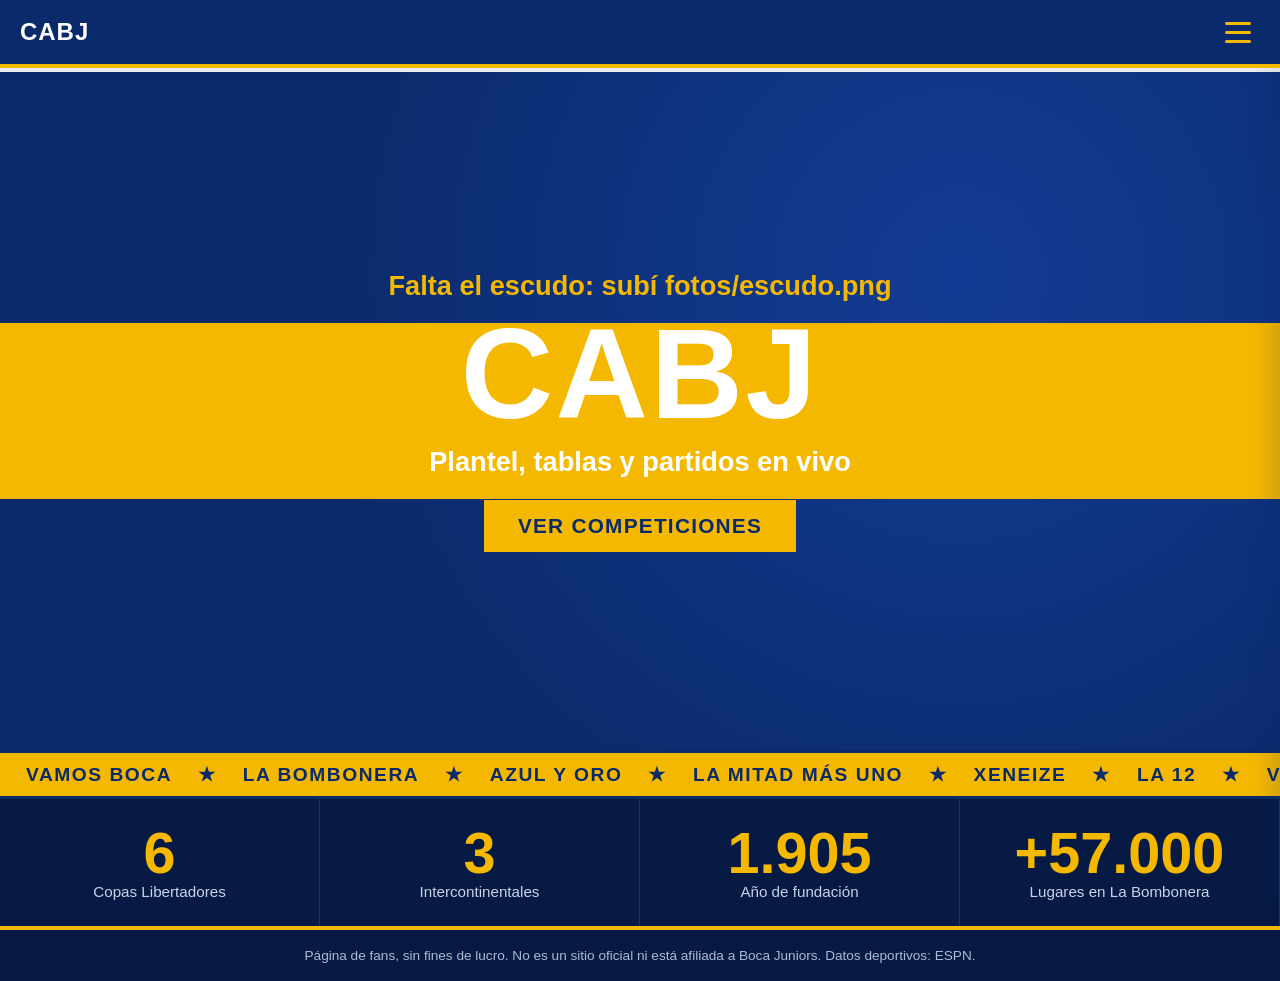
==== index.html @ 1316e9a3 "Add files via upload" ====
<!doctype html>
<html lang="es">
<head>
<meta charset="utf-8">
<meta name="viewport" content="width=device-width, initial-scale=1">
<title>CABJ · Plantel, tablas y partidos</title>
<style>

:root{--azul:#0b2a6b;--azul2:#123c94;--azulosc:#071a44;--oro:#f5b800;--gris:#e9ebef;--grisosc:#5b6270;--blanco:#fff;--fuente:"Arial Narrow","Franklin Gothic Medium",Impact,Arial,sans-serif}
*{box-sizing:border-box;margin:0}
html{scroll-behavior:smooth}
body{font-family:Arial,sans-serif;background:var(--gris);color:var(--azul);min-height:100vh;overflow-x:hidden}
header{position:fixed;inset:0 0 auto 0;height:68px;background:var(--azul);display:flex;align-items:center;padding:0 20px;gap:14px;z-index:20;border-bottom:4px solid var(--oro)}
header h1{font:800 1.5rem var(--fuente);color:var(--blanco);letter-spacing:.04em}
header .escudo{width:44px;height:44px}
#burger{width:44px;height:44px;border:0;background:transparent;cursor:pointer;display:grid;place-content:center;gap:6px;margin-left:auto}
#burger span{display:block;width:26px;height:3px;background:var(--oro);border-radius:2px;transition:.3s}
#burger.open span:nth-child(1){transform:translateY(9px) rotate(45deg)}
#burger.open span:nth-child(2){opacity:0}
#burger.open span:nth-child(3){transform:translateY(-9px) rotate(-45deg)}
:focus-visible{outline:3px solid var(--oro);outline-offset:2px}
nav{position:fixed;top:72px;right:0;width:280px;height:calc(100% - 72px);background:var(--blanco);transform:translateX(100%);transition:transform .35s cubic-bezier(.2,.8,.2,1);z-index:15;padding:24px 0;box-shadow:-6px 0 24px rgba(11,42,107,.2)}
nav.open{transform:none}
nav a{display:block;padding:16px 28px;font:800 1.6rem var(--fuente);color:var(--azul);text-decoration:none;border-left:6px solid transparent;transition:.2s}
nav a:hover,nav a.active{background:var(--gris);border-left-color:var(--oro)}
main{padding-top:72px}
section{display:none;min-height:calc(100vh - 72px)}
section.active{display:block}
[hidden]{display:none!important}
img.escudo,img.emb{display:block;object-fit:contain}
img.emb{margin-left:auto;margin-right:auto}

/* INICIO */
.hero{position:relative;background:var(--azul);overflow:hidden;min-height:calc(100vh - 72px - 150px);display:grid;place-items:center;padding:40px 20px}
.hero::before{content:"";position:absolute;inset:0;background:radial-gradient(circle at 75% 30%,var(--azul2),transparent 60%)}
.banda{position:absolute;left:0;width:100%;height:26%;top:37%;background:var(--oro);transform:translateX(-101%);animation:barrido 1.1s .2s cubic-bezier(.7,0,.2,1) forwards}
.titulo{position:relative;text-align:center}
.emb{width:clamp(110px,22vw,180px);height:clamp(110px,22vw,180px);margin:0 auto 14px;opacity:0;animation:giro 1s .9s cubic-bezier(.2,.9,.3,1.2) forwards;filter:drop-shadow(0 8px 18px rgba(0,0,0,.35))}
.titulo h2{font:800 clamp(3rem,12vw,8rem)/.9 var(--fuente);color:var(--blanco);letter-spacing:.02em;opacity:0;animation:aparece .8s 1.2s forwards}
.titulo h2 em{font-style:normal;color:var(--oro)}
.titulo p{font:600 clamp(1.1rem,3vw,1.7rem) var(--fuente);color:var(--blanco);margin-top:14px;opacity:0;animation:aparece .8s 1.5s forwards}
.cta{display:inline-block;margin-top:22px;padding:14px 34px;background:var(--oro);color:var(--azul);font:800 1.3rem var(--fuente);letter-spacing:.06em;border:0;cursor:pointer;opacity:0;animation:aparece .8s 1.8s forwards;transition:transform .15s,background .2s}
.cta:hover{background:var(--blanco)}
.cta:active{transform:scale(.97)}
@keyframes barrido{to{transform:none}}
@keyframes aparece{from{opacity:0;transform:translateY(18px)}to{opacity:1;transform:none}}
@keyframes giro{from{opacity:0;transform:rotate(-120deg) scale(.3)}to{opacity:1;transform:none}}
.cinta{background:var(--oro);color:var(--azul);overflow:hidden;white-space:nowrap;border-block:3px solid var(--azul)}
.cinta div{display:inline-block;padding:10px 0;font:800 1.2rem var(--fuente);letter-spacing:.08em;animation:cinta 28s linear infinite}
.cinta span{margin:0 26px}
@keyframes cinta{to{transform:translateX(-50%)}}
.stats{display:grid;grid-template-columns:repeat(auto-fit,minmax(150px,1fr));background:var(--azulosc);color:var(--blanco)}
.stats div{padding:26px 16px;text-align:center;border-right:1px solid rgba(255,255,255,.12);display:flex;flex-direction:column;justify-content:flex-end;align-items:center}
.stats img{height:96px;max-width:100%;object-fit:contain;margin-bottom:12px}
.stats img.pop{animation:aparece .8s both}
.stats b{display:block;font:800 clamp(2.4rem,6vw,3.6rem)/1 var(--fuente);color:var(--oro)}
.stats small{font-size:.95rem;color:#c9d2ea}

/* BLOQUES */
.bloque{padding:40px 20px 60px;max-width:1100px;margin:0 auto}
.bloque h2{font:800 clamp(2rem,6vw,3rem) var(--fuente);border-left:8px solid var(--oro);padding-left:14px;margin-bottom:6px}
.bloque>p{color:var(--grisosc);margin:0 0 24px 22px;max-width:62ch}
.grilla{display:grid;grid-template-columns:repeat(auto-fill,minmax(210px,1fr));gap:18px}
.card{background:var(--blanco);border-bottom:6px solid var(--oro);overflow:hidden;transition:transform .25s,box-shadow .25s}
.card:hover{transform:translateY(-4px);box-shadow:0 14px 30px rgba(11,42,107,.22)}
.foto{position:relative;height:190px;background:linear-gradient(160deg,var(--azul),var(--azul2));display:grid;place-items:center;overflow:hidden}
.foto::after{content:"";position:absolute;left:0;right:0;bottom:30%;height:14%;background:var(--oro);opacity:.9}
.foto i{position:relative;z-index:1;font:800 3.6rem var(--fuente);color:var(--blanco);font-style:normal;text-shadow:0 2px 0 var(--azulosc)}
.foto img{position:absolute;inset:0;width:100%;height:100%;object-fit:cover;z-index:2}
.card div.t{padding:14px 16px 18px}
.card h3{font:800 1.4rem var(--fuente)}
.card .pos{color:var(--grisosc);font-size:.9rem;margin-top:4px}
.card p{font-size:.92rem;color:var(--grisosc);margin-top:8px;line-height:1.4}
.aviso{margin-top:22px;font-size:.85rem;color:var(--grisosc)}


/* COMPETICIONES */
.tabs{display:flex;gap:6px;flex-wrap:wrap;margin-bottom:18px}
.tabs button{display:flex;align-items:center;gap:8px;padding:8px 14px;border:2px solid var(--azul);background:var(--blanco);color:var(--azul);font:800 1.05rem var(--fuente);letter-spacing:.04em;cursor:pointer;transition:.2s}
.tabs button.sel{background:var(--azul);color:var(--oro)}
.tabs img{height:24px;width:auto;max-width:34px;object-fit:contain}
.cab{display:flex;align-items:center;gap:14px;margin-bottom:14px}
.cab img{height:56px;width:auto;max-width:90px;object-fit:contain}
.cab h2{border:0;padding:0;margin:0;font:800 clamp(1.8rem,5vw,2.6rem) var(--fuente)}
.cab span{color:var(--grisosc);font-weight:bold}
.panel h3{font:800 1.5rem var(--fuente);margin:26px 0 10px}
.grupo{background:var(--azul);color:var(--blanco);font:800 1.15rem var(--fuente);padding:10px 14px;letter-spacing:.04em;margin-top:6px}
.envolver{overflow-x:auto;background:var(--blanco);border-top:4px solid var(--oro)}
.envolver.sin{border-top:0}
table{border-collapse:collapse;width:100%;min-width:540px;font-size:.88rem}
th,td{padding:7px 6px;text-align:center;border-bottom:1px solid var(--gris);white-space:nowrap}
th{background:var(--azulosc);color:var(--blanco);font:800 .92rem var(--fuente);letter-spacing:.04em}
td.eq,th.eq{text-align:left}
td.eq .eqw{display:flex;align-items:center;gap:8px}
td.eq .esc{width:22px;height:22px}
tr.boca td{background:#fff3c4;font-weight:bold}
td.pts{font-weight:bold}
td.pos{width:38px;font-weight:bold;color:var(--blanco);background:transparent;color:var(--azul)}
td.pos.z0{background:var(--azul2);color:var(--blanco)}
td.pos.z1{background:var(--oro);color:var(--azul)}
td.pos.z2{background:var(--grisosc);color:var(--blanco)}
.forma{display:inline-flex;gap:3px}
.forma i{display:inline-block;width:20px;height:20px;line-height:20px;text-align:center;font:800 .78rem var(--fuente);font-style:normal;border-radius:3px;color:var(--blanco)}
.forma i.V,.res.V{background:var(--azul)}
.forma i.E,.res.E{background:var(--grisosc)}
.forma i.D,.res.D{background:var(--oro);color:var(--azul)}
.leyenda{display:flex;gap:16px;flex-wrap:wrap;font-size:.85rem;color:var(--grisosc);margin-top:8px}
.leyenda b{display:inline-block;width:12px;height:12px;border-radius:50%;margin-right:6px;vertical-align:-1px}
.esc{width:20px;height:20px;object-fit:contain;flex:none}
.lista{display:grid;gap:2px}
.partido{display:grid;grid-template-columns:78px 1fr 74px 1fr;gap:8px;align-items:center;background:var(--blanco);padding:10px 12px;border-left:6px solid var(--gris)}
.partido.vivo{border-left-color:#d6001c}
.partido .e{font-size:.8rem;font-weight:bold;color:var(--grisosc);line-height:1.25}
.partido .l,.partido .v{display:flex;align-items:center;gap:8px;font-weight:bold;min-width:0}
.partido .l{justify-content:flex-end;text-align:right}
.partido .n{overflow:hidden;text-overflow:ellipsis;white-space:nowrap}
.marc{font:800 1.35rem var(--fuente);text-align:center;white-space:nowrap}
.dia{font-size:.82rem;color:var(--grisosc);text-align:center;padding:6px;background:var(--gris);font-weight:bold}
.res{display:inline-block;width:18px;height:18px;line-height:18px;text-align:center;font:800 .75rem var(--fuente);color:var(--blanco);margin-right:4px;border-radius:3px}
.vivo-t{color:#d6001c;font-weight:bold;animation:late 1s infinite}
@keyframes late{50%{opacity:.35}}
/* cuadro de eliminación */
.cuadro{display:flex;gap:0;overflow-x:auto;background:var(--azulosc);padding:0 0 14px;border-top:4px solid var(--oro)}
.fase{min-width:236px;flex:none;padding:0 10px;display:flex;flex-direction:column;justify-content:space-around;gap:10px}
.fase:nth-child(even){background:rgba(255,255,255,.04)}
.fase h4{font:800 1rem var(--fuente);color:var(--blanco);text-align:center;padding:14px 0 8px;letter-spacing:.05em;position:sticky;top:0}
.llave{background:var(--azul);border-radius:4px;overflow:hidden}
.llave.vivo{outline:2px solid #d6001c}
.lf{display:flex;align-items:center;gap:8px;padding:8px 10px;color:#c9d2ea;border-left:5px solid transparent}
.lf .n{flex:1;overflow:hidden;text-overflow:ellipsis;white-space:nowrap}
.lf b{min-width:18px;text-align:right}
.lf.gan{background:var(--azul2);color:var(--oro);font-weight:bold}
.lf.boca{border-left-color:var(--oro)}
.llave small{display:block;padding:0 10px 8px;color:#9fb0d8;font-size:.75rem}
.nota{color:var(--grisosc);font-size:.9rem;margin:8px 0;line-height:1.4}
.tec{font-size:.78rem;color:var(--grisosc);margin-top:6px}
.act{margin-top:16px;font-size:.85rem;color:var(--grisosc)}
.act button{margin-left:8px;border:2px solid var(--azul);background:var(--blanco);color:var(--azul);font:800 .9rem var(--fuente);padding:4px 10px;cursor:pointer}
.sub{font:800 1.5rem var(--fuente);margin:28px 0 12px;color:var(--azul)}
details.zona{margin-top:14px}details.zona summary{cursor:pointer;font-weight:bold;padding:8px 0}
footer{background:var(--azulosc);color:#aeb9d6;text-align:center;padding:18px;font-size:.85rem;border-top:4px solid var(--oro)}
@media (max-width:520px){.partido{grid-template-columns:62px 1fr 58px 1fr;gap:6px;padding:10px 8px}.marc{font-size:1.15rem}}
@media (prefers-reduced-motion:reduce){*{animation-duration:.01s!important;animation-delay:0s!important;transition-duration:.01s!important}.cinta div{animation:none}}
</style>
</head>
<body>

<header>
  <img id="logoH" class="escudo" alt="Escudo" hidden>
  <h1>CABJ</h1>
  <button id="burger" aria-label="Abrir menú" aria-expanded="false"><span></span><span></span><span></span></button>
</header>

<nav id="menu">
  <a href="#" data-sec="inicio" class="active">Inicio</a>
  <a href="#" data-sec="plantel">Plantel</a>
  <a href="#" data-sec="comp">Competiciones</a>
  <a href="#" data-sec="idolos">Ídolos</a>
</nav>

<main>
  <section id="inicio" class="active">
    <div class="hero">
      <div class="banda"></div>
      <div class="titulo">
        <img id="logoHero" class="emb" alt="Escudo" hidden>
        <p id="faltaLogo" hidden style="color:var(--oro);margin:0 0 14px">Falta el escudo: subí fotos/escudo.png</p>
        <h2>CABJ</h2>
        <p>Plantel, tablas y partidos en vivo</p>
        <button class="cta" data-ir="comp">VER COMPETICIONES</button>
      </div>
    </div>
    <div class="cinta"><div id="cinta"></div></div>
    <div class="stats">
      <div><img data-stat="libertadores" alt="Copas Libertadores" hidden><b data-n="6">0</b><small>Copas Libertadores</small></div>
      <div><img data-stat="intercontinental" alt="Intercontinentales" hidden><b data-n="3">0</b><small>Intercontinentales</small></div>
      <div><img data-stat="idolos" alt="Ídolos" hidden><b data-n="1905">0</b><small>Año de fundación</small></div>
      <div><img data-stat="bombonera" alt="La Bombonera" hidden><b data-n="57000" data-mas="1">0</b><small>Lugares en La Bombonera</small></div>
    </div>
  </section>

  <section id="plantel">
    <div class="bloque">
      <h2>Plantel</h2>
      <p>Plantel profesional al 26 de octubre de 2026.</p>
      <div id="g-plantel"></div>
    </div>
  </section>

  <section id="comp">
    <div class="bloque">
      <h2>Competiciones</h2>
      <p>Posiciones y partidos de Boca, actualizados solos cada minuto.</p>
      <div class="tabs" id="tabs" role="tablist"></div>
      <div class="panel" id="panel"></div>
      <div class="act"><span id="actualizado"></span><button id="reint">Actualizar ahora</button></div>
    </div>
  </section>

  <section id="idolos">
    <div class="bloque">
      <h2>Ídolos</h2>
      <p>Los nombres que hicieron grande a la azul y oro.</p>
      <div class="grilla" id="g-idolos"></div>
    </div>
  </section>
</main>

<footer>Página de fans, sin fines de lucro. No es un sitio oficial ni está afiliada a Boca Juniors. Datos deportivos: ESPN.</footer>

<script>
const $ = id => document.getElementById(id);

/* ================= DATOS EDITABLES ================= */
const PLANTEL = [  // [nombre, puesto, dorsal]
  ['Álvaro Montero','Arquero',1],['Leandro Brey','Arquero',12],['Javier García','Arquero',30],
  ['Lautaro Di Lollo','Defensor',2],['Lautaro Blanco','Defensor',3],['Nicolás Figal','Defensor',4],['Marco Pellegrino','Defensor',26],
  ['Dylan Gorosito','Defensor',24],['Ayrton Costa','Defensor',32],['Facundo Herrera','Defensor',42],['Matías Satas','Defensor',46],
  ['Leandro Paredes','Mediocampista',5],['Rodrigo Battaglia','Mediocampista',6],['Tomás Belmonte','Mediocampista',8],['Tomás Aranda','Mediocampista',10],
  ['Williams Alarcón','Mediocampista',15],['Milton Delgado','Mediocampista',18],['Alan Velasco','Mediocampista',20],['Camilo Rey Domenech','Mediocampista',23],
  ['Santiago Ascacíbar','Mediocampista',25],['Malcom Braida','Mediocampista',27],
  ['Carlos Palacios','Delantero',7],['Milton Giménez','Delantero',9],['Ángel Romero','Delantero',11],['Enner Valencia','Delantero',13],
  ['Miguel Merentiel','Delantero',16],['Leandro Lozano','Delantero',17],['Leonel Flores','Delantero',19],['Sebastián Villa','Delantero',22],
  ['Adam Bareiro','Delantero',28],['Rodrigo Bacidalupe','Delantero',44]
];
const IDOLOS = [
  ['Juan Román Riquelme','El 10 de la Ribera. Campeón de la Libertadores 2000, 2001 y 2007.'],
  ['Martín Palermo','Máximo goleador histórico del club y campeón de tres Libertadores.'],
  ['Diego Maradona','Campeón con Boca en 1981. Volvió en 1995 y jugó hasta 1997.'],
  ['Carlos Tévez','Campeón de la Libertadores y la Intercontinental en 2003.']
];
const CINTA = ['VAMOS BOCA','LA BOMBONERA','AZUL Y ORO','LA MITAD MÁS UNO','XENEIZE','LA 12'];

/* Competiciones: "slug" es el código de ESPN. Podés agregar o quitar. */
const BOCA_ID = '5';
const COMPS = [
  {k:'lpf',  n:'Liga Profesional', slug:'arg.1',                 logo:'lpf-logo',            dias:100,
   zonas:[{hasta:8, t:'Octavos de Final'}]},
  {k:'arg',  n:'Copa Argentina',   slug:'arg.copa',              logo:'copa-argentina-logo', dias:210, eliminacion:true},
  {k:'lib',  n:'Libertadores',     slug:'conmebol.libertadores', logo:'libertadores-logo',   dias:210,
   zonas:[{hasta:2, t:'Octavos de Final'}, {hasta:3, t:'Pasa a la Sudamericana'}]},
  {k:'sud',  n:'Sudamericana',     slug:'conmebol.sudamericana', logo:'sudamericana-logo',   dias:210,
   zonas:[{hasta:1, t:'Octavos de Final'}, {hasta:2, t:'Play-offs de Octavos'}]},
  {k:'anual',n:'Tabla anual',      slug:'arg.1',                 logo:'lpf-logo', anual:true}
];

/* ================= IMÁGENES (carpeta fotos del repositorio) ================= */
const sinAcentos = n => n.normalize('NFD').replace(/[\u0300-\u036f]/g,'').toLowerCase();
const slug = n => sinAcentos(n).replace(/\s+/g,'-');
const EXT = ['png','jpg','jpeg','webp','PNG','JPG'];
function buscar(bases, cb){
  const lista = []; bases.forEach(b => EXT.forEach(e => lista.push(b + '.' + e)));
  let i = 0;
  (function prox(){
    if(i >= lista.length) return cb(null);
    const im = new Image();
    im.onload = () => cb(lista[i]); im.onerror = () => { i++; prox(); }; im.src = lista[i];
  })();
}
function tarjeta([nombre, extra, dorsal], esPuesto){
  const ini = nombre.split(' ').map(p => p[0]).slice(0,2).join('');
  const pos = extra + (dorsal ? ' · N° ' + dorsal : '');
  return `<article class="card"><div class="foto" data-foto="${nombre}"><i>${ini}</i></div>
  <div class="t"><h3>${nombre}</h3>${esPuesto ? `<div class="pos">${pos}</div>` : `<p>${extra}</p>`}</div></article>`;
}
const GRUPOS = [['Arqueros','Arquero'],['Defensores','Defensor'],['Mediocampistas','Mediocampista'],['Delanteros','Delantero']];
$('g-plantel').innerHTML = GRUPOS.map(([t, p]) => {
  const lista = PLANTEL.filter(x => x[1] === p);
  return `<h3 class="sub">${t} (${lista.length})</h3><div class="grilla">${lista.map(x => tarjeta(x, true)).join('')}</div>`;
}).join('');
$('g-idolos').innerHTML = IDOLOS.map(p => tarjeta(p, false)).join('');
const tira = CINTA.map(t => `<span>${t}</span>★`).join('');
$('cinta').innerHTML = tira + tira + tira + tira;

document.querySelectorAll('[data-foto]').forEach(box => {
  const n = box.dataset.foto;
  buscar(['fotos/' + slug(n)], url => {
    if(!url) return;
    const img = document.createElement('img'); img.src = url; img.alt = n; box.appendChild(img);
  });
});
buscar(['fotos/escudo','escudo','fotos/logo'], url => {
  if(!url){ $('faltaLogo').hidden = false; return; }
  ['logoH','logoHero'].forEach(id => { $(id).src = url; $(id).hidden = false; });
});
document.querySelectorAll('[data-stat]').forEach(img => {
  const k = img.dataset.stat;
  buscar(['fotos/' + k], url => { if(url){ img.src = url; img.hidden = false; img.classList.add('pop'); } });
});

/* ================= MENÚ Y SECCIONES ================= */
const burger = $('burger'), menu = $('menu');
function toggle(open){
  const o = open ?? !menu.classList.contains('open');
  menu.classList.toggle('open', o); burger.classList.toggle('open', o);
  burger.setAttribute('aria-expanded', o);
}
burger.onclick = () => toggle();
let seccion = 'inicio';
function ir(id){
  seccion = id;
  document.querySelectorAll('section').forEach(s => s.classList.toggle('active', s.id === id));
  document.querySelectorAll('nav a').forEach(a => a.classList.toggle('active', a.dataset.sec === id));
  toggle(false); scrollTo(0,0);
  if(id === 'inicio') contar();
  if(id === 'comp') cargar(actual);
}
document.querySelectorAll('nav a').forEach(a => a.onclick = e => { e.preventDefault(); ir(a.dataset.sec); });
document.querySelectorAll('[data-ir]').forEach(b => b.onclick = () => ir(b.dataset.ir));

function contar(){
  document.querySelectorAll('.stats img:not([hidden])').forEach(i => { i.classList.remove('pop'); void i.offsetWidth; i.classList.add('pop'); });
  document.querySelectorAll('[data-n]').forEach(el => {
    const fin = +el.dataset.n, t0 = performance.now(), dur = 1600;
    (function paso(t){
      const k = Math.min((t - t0) / dur, 1), v = Math.round(fin * (1 - Math.pow(1 - k, 3)));
      el.textContent = (el.dataset.mas ? '+' : '') + v.toLocaleString('es-AR');
      if(k < 1) requestAnimationFrame(paso);
    })(t0);
  });
}
setTimeout(contar, 900);

/* ================= DATOS EN VIVO (ESPN) ================= */
const API = 'https://site.api.espn.com/apis';
const MS = 864e5;
async function pedir(url){
  const c = new AbortController(), t = setTimeout(() => c.abort(), 15000);
  try{
    const r = await fetch(url, {signal: c.signal});
    if(!r.ok) throw new Error('HTTP ' + r.status);
    return await r.json();
  } finally { clearTimeout(t); }
}
const esc = t => String(t ?? '').replace(/[&<>"]/g, c => ({'&':'&amp;','<':'&lt;','>':'&gt;','"':'&quot;'}[c]));
const ymd = d => d.getFullYear() + String(d.getMonth() + 1).padStart(2, '0') + String(d.getDate()).padStart(2, '0');
const escudo = e => e && e.logo ? `<img class="esc" src="${esc(e.logo)}" alt="" loading="lazy" onerror="this.remove()">` : '';

/* ---- Logos de competición (fotos/libertadores-logo.png, etc.) ---- */
const logosHallados = {};
function ponerLogos(raiz){
  raiz.querySelectorAll('[data-clogo]').forEach(img => {
    const k = img.dataset.clogo;
    if(logosHallados[k]){ img.src = logosHallados[k]; img.hidden = false; return; }
    if(logosHallados[k] === false) return;
    buscar(['fotos/' + k], url => { logosHallados[k] = url || false; if(url){ img.src = url; img.hidden = false; } });
  });
}

/* ---- Fases de eliminación ---- */
function faseDe(ev, c){
  const notas = (c.notes || []).map(n => (n.headline || n.text || '')).join(' ');
  const t = [notas, ev.season && ev.season.slug, c.type && c.type.text, c.type && c.type.abbreviation, ev.shortName === undefined ? '' : '']
    .join(' ').toLowerCase().replace(/-/g, ' ');
  if(/round of 64|1\/32|32avos|thirty.second/.test(t)) return {o:1, t:'32avos de final'};
  if(/round of 32|1\/16|16avos|dieciseisavos/.test(t)) return {o:2, t:'16avos de final'};
  if(/round of 16|last 16|octavos|1\/8/.test(t)) return {o:3, t:'Octavos de final'};
  if(/quarter|cuartos/.test(t)) return {o:4, t:'Cuartos de final'};
  if(/semi/.test(t)) return {o:5, t:'Semifinales'};
  if(/third place|3rd place|tercer/.test(t)) return {o:6, t:'Tercer puesto'};
  if(/\bfinal\b/.test(t)) return {o:7, t:'Final'};
  if(/group|grupo|matchday|jornada/.test(t)) return {o:-1, t:'Fase de grupos'};
  if(/first stage|second stage|third stage|preliminary|qualif|primera fase|segunda fase|tercera fase|previa/.test(t)) return {o:0, t:'Fases previas'};
  return {o:99, t:'Partidos'};
}

/* ---- Partidos: se piden en tramos cortos para evitar errores del servidor ---- */
const cacheTramos = new Map();
async function pedirRango(slug, a, b, errs, prof = 0){
  const url = `${API}/site/v2/sports/soccer/${slug}/scoreboard?dates=${ymd(a)}-${ymd(b)}`;
  try{ const d = await pedir(url); return d.events || []; }
  catch(e){
    if(b - a > 3 * MS && prof < 4){            // si falla, se parte el tramo a la mitad
      const m = new Date((+a + +b) / 2), m2 = new Date(+m + MS);
      const r = await Promise.all([pedirRango(slug, a, m, errs, prof + 1), pedirRango(slug, m2, b, errs, prof + 1)]);
      return r[0].concat(r[1]);
    }
    errs.add(e.message); return [];
  }
}
async function traerEventos(c){
  const hoy = new Date(); hoy.setHours(0, 0, 0, 0);
  const desde = new Date(+hoy - c.dias * MS), hasta = new Date(+hoy + 45 * MS), errs = new Set(), trozos = [];
  for(let a = new Date(desde); a <= hasta; a = new Date(+a + 31 * MS)) trozos.push([a, new Date(Math.min(+a + 30 * MS, +hasta))]);
  const lotes = await Promise.all(trozos.map(async ([a, b]) => {
    const clave = c.slug + ymd(a), viejo = b < new Date(+hoy - 3 * MS);
    if(viejo && cacheTramos.has(clave)) return cacheTramos.get(clave);
    const fallos = new Set(), ev = await pedirRango(c.slug, a, b, fallos);
    fallos.forEach(f => errs.add(f));
    if(viejo && !fallos.size) cacheTramos.set(clave, ev);
    return ev;
  }));
  const unicos = new Map();
  lotes.flat().forEach(ev => unicos.set(ev.id, ev));
  return {partidos: [...unicos.values()].map(norm).filter(Boolean).sort((a, b) => a.fecha - b.fecha), errores: [...errs]};
}
function norm(ev){
  const c = ev.competitions && ev.competitions[0]; if(!c) return null;
  const goles = x => { const s = x.score; return s && typeof s === 'object' ? (s.displayValue ?? s.value) : s; };
  const eq = (c.competitors || []).map(x => ({id: String(x.team && x.team.id), nombre: x.team ? (x.team.displayName || x.team.name) : '?',
    logo: x.team && x.team.logo, score: goles(x), gana: x.winner, loc: x.homeAway === 'home'}));
  if(eq.length < 2) return null;
  const t = (ev.status && ev.status.type) || {};
  return {id: ev.id, fecha: new Date(ev.date), estado: t.state, detalle: t.shortDetail || '', reloj: ev.status && ev.status.displayClock,
    loc: eq.find(x => x.loc) || eq[0], vis: eq.find(x => !x.loc) || eq[1], fase: faseDe(ev, c)};
}
function formaPorEquipo(ps){
  const m = {};
  ps.filter(p => p.estado === 'post').forEach(p => {
    const gl = Number(p.loc.score), gv = Number(p.vis.score); if(isNaN(gl) || isNaN(gv)) return;
    [[p.loc, gl, gv], [p.vis, gv, gl]].forEach(([e, f, c]) => (m[e.id] = m[e.id] || []).push(f > c ? 'V' : f < c ? 'D' : 'E'));
  });
  return m;
}

/* ---- Posiciones ---- */
function leerGrupos(data){
  const hijos = (data.children && data.children.length) ? data.children : [data];
  return hijos.map(g => ({
    nombre: g.name || g.abbreviation || '',
    filas: ((g.standings && g.standings.entries) || []).map(e => {
      const st = {}; (e.stats || []).forEach(s => st[s.name] = s);
      const num = n => st[n] ? Number(st[n].value ?? st[n].displayValue) || 0 : 0;
      return {id: String(e.team && e.team.id), equipo: e.team ? (e.team.displayName || e.team.name) : '?',
        logo: e.team && ((e.team.logos && e.team.logos[0] && e.team.logos[0].href) || e.team.logo),
        nota: e.note && e.note.description,
        pj: num('gamesPlayed'), g: num('wins'), e: num('ties'), p: num('losses'),
        gf: num('pointsFor'), gc: num('pointsAgainst'), pts: num('points'), rank: num('rank')};
    })
  })).filter(g => g.filas.length);
}
const ordenar = f => f.slice().sort((a, b) => b.pts - a.pts || (b.gf - b.gc) - (a.gf - a.gc) || b.gf - a.gf);
function tablaPos(filas, forma, c){
  const f = filas.every(x => x.rank) ? filas.slice().sort((a, b) => a.rank - b.rank) : ordenar(filas);
  // Zonas de clasificación: primero las que informa ESPN, si no las de la configuración
  const notas = [...new Set(f.map(x => x.nota).filter(Boolean))];
  const zonaDe = (x, i) => {
    if(notas.length) return x.nota ? {z: notas.indexOf(x.nota), t: x.nota} : null;
    const z = (c.zonas || []).findIndex((zz, k) => i < zz.hasta && (k === 0 || i >= c.zonas[k - 1].hasta));
    return z >= 0 ? {z, t: c.zonas[z].t} : null;
  };
  const usadas = new Map();
  const filasHtml = f.map((x, i) => {
    const z = zonaDe(x, i); if(z) usadas.set(z.z, z.t);
    const ult = (forma[x.id] || []).slice(-5).map(r => `<i class="${r}">${r}</i>`).join('') || '-';
    return `<tr class="${x.id === BOCA_ID ? 'boca' : ''}"><td class="pos ${z ? 'z' + Math.min(z.z, 2) : ''}">${i + 1}</td>
      <td class="eq"><span class="eqw">${escudo(x)}${esc(x.equipo)}</span></td><td class="pts">${x.pts}</td><td>${x.pj}</td><td>${x.gf}:${x.gc}</td><td>${x.gf - x.gc > 0 ? '+' : ''}${x.gf - x.gc}</td>
      <td>${x.g}</td><td>${x.e}</td><td>${x.p}</td><td><span class="forma">${ult}</span></td></tr>`;
  }).join('');
  const leyenda = usadas.size ? `<div class="leyenda">${[...usadas].sort((a, b) => a[0] - b[0]).map(([z, t]) =>
    `<span><b style="background:var(${['--azul2', '--oro', '--grisosc'][Math.min(z, 2)]})"></b>${esc(t)}</span>`).join('')}</div>` : '';
  return `<div class="envolver sin"><table><thead><tr><th>#</th><th class="eq">Equipo</th><th>PTS</th><th>J</th><th>Gol</th><th>+/-</th><th>G</th><th>E</th><th>P</th><th>Últimas</th></tr></thead><tbody>${filasHtml}</tbody></table></div>${leyenda}`;
}
function nombreTorneo(data){
  const m = JSON.stringify([data.name, data.abbreviation, (data.seasons || []).map(s => s.displayName || s.name), (data.children || []).map(g => g.name)]).match(/apertura|clausura/i);
  const anio = new Date().getFullYear();
  if(m) return m[0][0].toUpperCase() + m[0].slice(1).toLowerCase() + ' ' + anio;
  return (new Date().getMonth() < 6 ? 'Apertura ' : 'Clausura ') + anio;
}
function htmlPosiciones(data, ps, c){
  const grupos = leerGrupos(data);
  if(!grupos.length) return '<p class="nota">Esta competición no tiene tabla de posiciones ahora (puede estar en eliminación directa o no haber empezado).</p>';
  grupos.sort((a, b) => (b.filas.some(x => x.id === BOCA_ID)) - (a.filas.some(x => x.id === BOCA_ID)));
  const forma = formaPorEquipo(ps);
  let h = grupos[0].filas.some(x => x.id === BOCA_ID) ? '' : '<p class="nota">Boca no aparece en estas tablas (no participa o ya terminó esa fase).</p>';
  grupos.forEach((g, i) => {
    const t = tablaPos(g.filas, forma, c);
    h += i === 0 ? (g.nombre ? `<div class="grupo">${esc(g.nombre)}</div>` : '') + t
      : `<details class="zona"><summary>${esc(g.nombre || 'Otro grupo')}</summary>${t}</details>`;
  });
  return h;
}
function htmlAnual(data){
  const grupos = leerGrupos(data);
  const ap = grupos.filter(g => /apertura/i.test(g.nombre)), cl = grupos.filter(g => /clausura/i.test(g.nombre));
  if(!ap.length || !cl.length)
    return '<p class="nota">ESPN no publica por separado los torneos Apertura y Clausura, así que no puedo calcular la tabla anual desde acá. Podés verla en la web oficial de la Liga Profesional (ligaprofesional.ar).</p>';
  const m = {};
  ap.concat(cl).forEach(g => g.filas.forEach(x => {
    const t = m[x.id] || (m[x.id] = {id: x.id, equipo: x.equipo, logo: x.logo, pj: 0, g: 0, e: 0, p: 0, gf: 0, gc: 0, pts: 0});
    ['pj', 'g', 'e', 'p', 'gf', 'gc', 'pts'].forEach(k => t[k] += x[k]);
  }));
  return '<p class="nota">Suma de Apertura y Clausura.</p>' + tablaPos(Object.values(m).map(x => ({...x, rank: 0})), {}, {});
}

/* ---- Partidos de Boca (estilo fixture) ---- */
function filaPartido(p){
  const dia = p.fecha.toLocaleDateString('es-AR', {weekday:'short', day:'2-digit', month:'2-digit'});
  const hora = p.fecha.toLocaleTimeString('es-AR', {hour:'2-digit', minute:'2-digit'});
  let marc = 'vs', est = hora;
  if(p.estado === 'in'){ marc = `${p.loc.score ?? 0} - ${p.vis.score ?? 0}`; est = `<span class="vivo-t">EN VIVO ${esc(p.reloj || '')}</span>`; }
  else if(p.estado === 'post'){
    marc = `${p.loc.score ?? '-'} - ${p.vis.score ?? '-'}`;
    const b = p.loc.id === BOCA_ID ? p.loc : p.vis, o = b === p.loc ? p.vis : p.loc;
    const a = Number(b.score), z = Number(o.score);
    const r = isNaN(a) || isNaN(z) ? '' : (a > z ? 'V' : a < z ? 'D' : 'E');
    est = (r ? `<span class="res ${r}">${r}</span>` : '') + 'Final';
  }
  return `<div class="dia">${dia}</div><div class="partido ${p.estado === 'in' ? 'vivo' : ''}"><div class="e">${est}</div>
    <div class="l"><span class="n">${esc(p.loc.nombre)}</span>${escudo(p.loc)}</div><div class="marc">${marc}</div>
    <div class="v">${escudo(p.vis)}<span class="n">${esc(p.vis.nombre)}</span></div></div>`;
}
function htmlPartidos(ps){
  const mios = ps.filter(p => p.loc.id === BOCA_ID || p.vis.id === BOCA_ID);
  const prox = mios.filter(p => p.estado !== 'post'), pas = mios.filter(p => p.estado === 'post').reverse();
  let h = '<h3>Próximos y en vivo</h3>' + (prox.length ? `<div class="lista">${prox.slice(0, 5).map(filaPartido).join('')}</div>` : '<p class="nota">No hay partidos programados en las próximas semanas.</p>');
  h += '<h3>Últimos resultados</h3>' + (pas.length ? `<div class="lista">${pas.slice(0, 5).map(filaPartido).join('')}</div>` : '<p class="nota">Sin partidos jugados en este período.</p>');
  return h;
}

/* ---- Cuadro de eliminación (fase por fase) ---- */
function llave(legs){
  legs.sort((a, b) => a.fecha - b.fecha);
  const a = legs[0].loc, b = legs[0].vis;
  const tot = id => legs.reduce((s, p) => { const e = p.loc.id === id ? p.loc : p.vis, n = Number(e.score); return s + (isNaN(n) ? 0 : n); }, 0);
  const hecho = legs.every(p => p.estado === 'post'), jugado = legs.some(p => p.estado !== 'pre');
  const ga = tot(a.id), gb = tot(b.id); let ganador = null;
  if(hecho){
    if(ga > gb) ganador = a.id; else if(gb > ga) ganador = b.id;
    else { const u = legs[legs.length - 1], w = [u.loc, u.vis].find(e => e.gana === true); if(w) ganador = w.id; }
  }
  const fila = (e, g) => `<div class="lf ${ganador === e.id ? 'gan' : ''} ${e.id === BOCA_ID ? 'boca' : ''}">${escudo(e)}<span class="n">${esc(e.nombre)}</span><b>${jugado ? g : ''}</b></div>`;
  const cuando = legs.find(p => p.estado === 'pre');
  return `<div class="llave ${legs.some(p => p.estado === 'in') ? 'vivo' : ''}">${fila(a, ga)}${fila(b, gb)}${cuando ? `<small>${cuando.fecha.toLocaleString('es-AR', {weekday:'short', day:'2-digit', month:'2-digit', hour:'2-digit', minute:'2-digit'})}</small>` : ''}</div>`;
}
function htmlCuadro(ps, c){
  const ko = ps.filter(p => p.fase.o >= 0 && p.fase.o < 99), fases = {};
  if(!ko.length) return c.eliminacion ? '<p class="nota">No pude identificar las fases de la copa en los datos de ESPN, por eso solo se muestran los partidos de Boca.</p>' : '';
  ko.forEach(p => {
    const f = fases[p.fase.o] || (fases[p.fase.o] = {t: p.fase.t, lazos: {}}), k = [p.loc.id, p.vis.id].sort().join('-');
    (f.lazos[k] = f.lazos[k] || []).push(p);
  });
  const cols = Object.keys(fases).sort((a, b) => a - b).map(o =>
    `<div class="fase"><h4>${fases[o].t.toUpperCase()}</h4>${Object.values(fases[o].lazos).map(llave).join('')}</div>`).join('');
  return `<h3>Cuadro</h3><div class="cuadro">${cols}</div>`;
}

/* ---- Carga y actualización automática ---- */
let actual = COMPS[0], cache = {};
$('tabs').innerHTML = COMPS.map(c => `<button role="tab" data-k="${c.k}"><img data-clogo="${c.logo}" alt="" hidden>${c.n}</button>`).join('');
ponerLogos($('tabs'));
document.querySelectorAll('#tabs button').forEach(b => b.onclick = () => { actual = COMPS.find(c => c.k === b.dataset.k); cargar(actual); });
$('reint').onclick = () => cargar(actual);

async function cargar(c, silencioso){
  document.querySelectorAll('#tabs button').forEach(b => b.classList.toggle('sel', b.dataset.k === c.k));
  const panel = $('panel');
  if(!silencioso){ panel.innerHTML = cache[c.k] || '<p class="nota">Cargando…</p>'; ponerLogos(panel); }
  try{
    const pedidoPos = c.eliminacion ? Promise.resolve(null) : pedir(`${API}/v2/sports/soccer/${c.slug}/standings`);
    const [pos, ev] = await Promise.allSettled([pedidoPos, c.anual ? Promise.resolve({partidos: [], errores: []}) : traerEventos(c)]);
    const ps = ev.status === 'fulfilled' ? ev.value.partidos : [], errores = ev.status === 'fulfilled' ? ev.value.errores : [String(ev.reason)];
    let h = '';
    if(c.anual){
      h = pos.status === 'fulfilled' ? htmlAnual(pos.value) : '<p class="nota">No se pudieron cargar las posiciones (' + esc(pos.reason && pos.reason.message) + ').</p>';
    } else {
      const torneo = pos.status === 'fulfilled' && pos.value && c.slug === 'arg.1' ? nombreTorneo(pos.value) : '';
      h = `<div class="cab"><img data-clogo="${c.logo}" alt="" hidden><div><h2>${c.n}</h2>${torneo ? `<span>${torneo}</span>` : ''}</div></div>`;
      if(!c.eliminacion) h += pos.status === 'fulfilled' ? htmlPosiciones(pos.value, ps, c) : '<p class="nota">No se pudieron cargar las posiciones (' + esc(pos.reason && pos.reason.message) + ').</p>';
      h += htmlCuadro(ps, c) + htmlPartidos(ps);
      if(errores.length) h += `<p class="tec">Algunos tramos de partidos no se pudieron cargar (${esc(errores.join(', '))}). Tocá "Actualizar ahora" para reintentar.</p>`;
    }
    if(!h) h = '<p class="nota">No se pudieron cargar los datos. Probá de nuevo en un rato.</p>';
    cache[c.k] = h;
    if(actual.k === c.k){ panel.innerHTML = h; ponerLogos(panel); }
    $('actualizado').innerHTML = 'Actualizado a las ' + new Date().toLocaleTimeString('es-AR', {hour:'2-digit', minute:'2-digit'});
  }catch(e){
    if(!cache[c.k]) panel.innerHTML = '<p class="nota">No se pudo conectar. Revisá tu internet y tocá "Actualizar ahora".</p>';
  }
}
setInterval(() => { if(seccion === 'comp' && !document.hidden) cargar(actual, true); }, 60000);
</script>
</body>
</html>
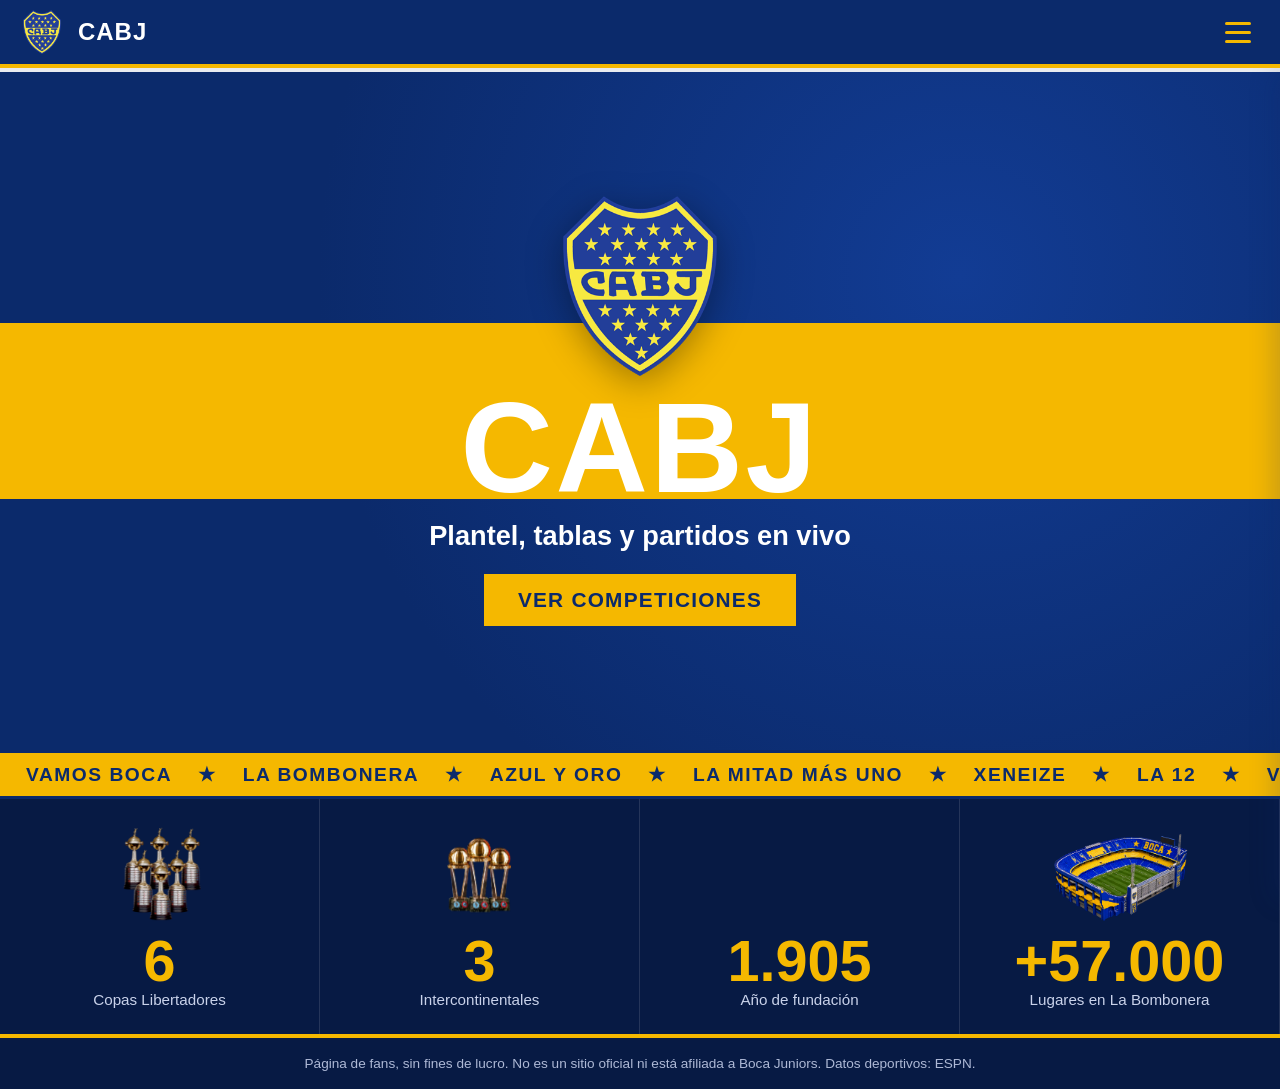
==== commit 00fd453e: "Add files via upload" ====
--- a/index.html
+++ b/index.html
@@ -139,6 +139,7 @@
 .sub{font:800 1.5rem var(--fuente);margin:28px 0 12px;color:var(--azul)}
 details.zona{margin-top:14px}details.zona summary{cursor:pointer;font-weight:bold;padding:8px 0}
 footer{background:var(--azulosc);color:#aeb9d6;text-align:center;padding:18px;font-size:.85rem;border-top:4px solid var(--oro)}
+@media (max-width:560px){table{min-width:0}.oc{display:none}.eqw .t{max-width:34vw;overflow:hidden;text-overflow:ellipsis}}
 @media (max-width:520px){.partido{grid-template-columns:62px 1fr 58px 1fr;gap:6px;padding:10px 8px}.marc{font-size:1.15rem}}
 @media (prefers-reduced-motion:reduce){*{animation-duration:.01s!important;animation-delay:0s!important;transition-duration:.01s!important}.cinta div{animation:none}}
 </style>
@@ -234,12 +235,12 @@
 /* Competiciones: "slug" es el código de ESPN. Podés agregar o quitar. */
 const BOCA_ID = '5';
 const COMPS = [
-  {k:'lpf',  n:'Liga Profesional', slug:'arg.1',                 logo:'lpf-logo',            dias:100,
+  {k:'lpf',  n:'Liga Profesional', slug:'arg.1',                 logo:'lpf-logo',            dias:80,
    zonas:[{hasta:8, t:'Octavos de Final'}]},
-  {k:'arg',  n:'Copa Argentina',   slug:'arg.copa',              logo:'copa-argentina-logo', dias:210, eliminacion:true},
-  {k:'lib',  n:'Libertadores',     slug:'conmebol.libertadores', logo:'libertadores-logo',   dias:210,
+  {k:'arg',  n:'Copa Argentina',   slug:'arg.copa',              logo:'copa-argentina-logo', dias:150, eliminacion:true},
+  {k:'lib',  n:'Libertadores',     slug:'conmebol.libertadores', logo:'libertadores-logo',   dias:120,
    zonas:[{hasta:2, t:'Octavos de Final'}, {hasta:3, t:'Pasa a la Sudamericana'}]},
-  {k:'sud',  n:'Sudamericana',     slug:'conmebol.sudamericana', logo:'sudamericana-logo',   dias:210,
+  {k:'sud',  n:'Sudamericana',     slug:'conmebol.sudamericana', logo:'sudamericana-logo',   dias:120,
    zonas:[{hasta:1, t:'Octavos de Final'}, {hasta:2, t:'Play-offs de Octavos'}]},
   {k:'anual',n:'Tabla anual',      slug:'arg.1',                 logo:'lpf-logo', anual:true}
 ];
@@ -247,15 +248,22 @@
 /* ================= IMÁGENES (carpeta fotos del repositorio) ================= */
 const sinAcentos = n => n.normalize('NFD').replace(/[\u0300-\u036f]/g,'').toLowerCase();
 const slug = n => sinAcentos(n).replace(/\s+/g,'-');
-const EXT = ['png','jpg','jpeg','webp','PNG','JPG'];
+const EXT = ['png','jpg','jpeg','webp','JPG'];
+let activos = 0; const espera = [];
 function buscar(bases, cb){
   const lista = []; bases.forEach(b => EXT.forEach(e => lista.push(b + '.' + e)));
-  let i = 0;
-  (function prox(){
-    if(i >= lista.length) return cb(null);
-    const im = new Image();
-    im.onload = () => cb(lista[i]); im.onerror = () => { i++; prox(); }; im.src = lista[i];
-  })();
+  const sig = () => { if(espera.length && activos < 6) espera.shift()(); };
+  const correr = () => {
+    activos++; let i = 0;
+    (function prox(){
+      if(i >= lista.length){ activos--; sig(); return cb(null); }
+      const im = new Image();
+      im.onload = () => { activos--; sig(); cb(lista[i]); };
+      im.onerror = () => { i++; prox(); };
+      im.src = lista[i];
+    })();
+  };
+  activos < 6 ? correr() : espera.push(correr);
 }
 function tarjeta([nombre, extra, dorsal], esPuesto){
   const ini = nombre.split(' ').map(p => p[0]).slice(0,2).join('');
@@ -274,7 +282,7 @@
 
 document.querySelectorAll('[data-foto]').forEach(box => {
   const n = box.dataset.foto;
-  buscar(['fotos/' + slug(n)], url => {
+  buscar(['fotos/' + slug(n), slug(n)], url => {
     if(!url) return;
     const img = document.createElement('img'); img.src = url; img.alt = n; box.appendChild(img);
   });
@@ -285,7 +293,7 @@
 });
 document.querySelectorAll('[data-stat]').forEach(img => {
   const k = img.dataset.stat;
-  buscar(['fotos/' + k], url => { if(url){ img.src = url; img.hidden = false; img.classList.add('pop'); } });
+  buscar(['fotos/' + k, k], url => { if(url){ img.src = url; img.hidden = false; img.classList.add('pop'); } });
 });
 
 /* ================= MENÚ Y SECCIONES ================= */
@@ -343,7 +351,7 @@
     const k = img.dataset.clogo;
     if(logosHallados[k]){ img.src = logosHallados[k]; img.hidden = false; return; }
     if(logosHallados[k] === false) return;
-    buscar(['fotos/' + k], url => { logosHallados[k] = url || false; if(url){ img.src = url; img.hidden = false; } });
+    buscar(['fotos/' + k, k], url => { logosHallados[k] = url || false; if(url){ img.src = url; img.hidden = false; } });
   });
 }
 
@@ -364,35 +372,59 @@
   return {o:99, t:'Partidos'};
 }
 
-/* ---- Partidos: se piden en tramos cortos para evitar errores del servidor ---- */
-const cacheTramos = new Map();
+/* ---- Partidos: tramos fijos de 40 días, máximo 3 pedidos a la vez, con memoria ---- */
+let pedidosActivos = 0; const colaPedidos = [];
+const turno = () => new Promise(ok => { const ir = () => { pedidosActivos++; ok(); }; pedidosActivos < 3 ? ir() : colaPedidos.push(ir); });
+const liberar = () => { pedidosActivos--; if(colaPedidos.length) colaPedidos.shift()(); };
+async function pedirConReintento(url){
+  await turno();
+  try{
+    try{ return await pedir(url); }
+    catch(e){
+      if(/^HTTP/.test(e.message)) throw e;                 // el servidor contestó: no se repite igual
+      await new Promise(r => setTimeout(r, 900));          // error de red: un solo reintento
+      return await pedir(url);
+    }
+  } finally { liberar(); }
+}
+const lindo = m => /fetch|network|load failed|abort/i.test(m || '') ? 'sin conexión con ESPN' : (m || 'error');
+
+const TRAMO = 40, memTramos = new Map();
+function leerCache(k){
+  if(memTramos.has(k)) return memTramos.get(k);
+  try{ const t = localStorage.getItem('cabj:' + k); if(t){ const v = JSON.parse(t).map(p => ({...p, fecha: new Date(p.fecha)})); memTramos.set(k, v); return v; } }catch(e){}
+  return null;
+}
+function guardarCache(k, v){ memTramos.set(k, v); try{ localStorage.setItem('cabj:' + k, JSON.stringify(v)); }catch(e){} }
+
 async function pedirRango(slug, a, b, errs, prof = 0){
   const url = `${API}/site/v2/sports/soccer/${slug}/scoreboard?dates=${ymd(a)}-${ymd(b)}`;
-  try{ const d = await pedir(url); return d.events || []; }
+  try{ const d = await pedirConReintento(url); return d.events || []; }
   catch(e){
-    if(b - a > 3 * MS && prof < 4){            // si falla, se parte el tramo a la mitad
+    if(e.message === 'HTTP 400' && b - a > 3 * MS && prof < 3){   // solo si el rango es el problema, se parte a la mitad
       const m = new Date((+a + +b) / 2), m2 = new Date(+m + MS);
       const r = await Promise.all([pedirRango(slug, a, m, errs, prof + 1), pedirRango(slug, m2, b, errs, prof + 1)]);
       return r[0].concat(r[1]);
     }
-    errs.add(e.message); return [];
+    errs.add(lindo(e.message)); return [];
   }
 }
 async function traerEventos(c){
-  const hoy = new Date(); hoy.setHours(0, 0, 0, 0);
-  const desde = new Date(+hoy - c.dias * MS), hasta = new Date(+hoy + 45 * MS), errs = new Set(), trozos = [];
-  for(let a = new Date(desde); a <= hasta; a = new Date(+a + 31 * MS)) trozos.push([a, new Date(Math.min(+a + 30 * MS, +hasta))]);
+  const hoy = new Date(); hoy.setHours(12, 0, 0, 0);
+  const ancla = new Date(2026, 0, 1, 12), desde = new Date(+hoy - c.dias * MS), hasta = new Date(+hoy + 45 * MS), errs = new Set(), trozos = [];
+  for(let i = Math.floor((desde - ancla) / (TRAMO * MS)); +ancla + i * TRAMO * MS <= +hasta; i++){
+    const a = new Date(+ancla + i * TRAMO * MS); trozos.push([a, new Date(+a + (TRAMO - 1) * MS)]);
+  }
   const lotes = await Promise.all(trozos.map(async ([a, b]) => {
-    const clave = c.slug + ymd(a), viejo = b < new Date(+hoy - 3 * MS);
-    if(viejo && cacheTramos.has(clave)) return cacheTramos.get(clave);
-    const fallos = new Set(), ev = await pedirRango(c.slug, a, b, fallos);
+    const clave = 'v1:' + c.slug + ':' + ymd(a), viejo = b < new Date(+hoy - 3 * MS);
+    const guardado = viejo && leerCache(clave); if(guardado) return guardado;
+    const fallos = new Set(), ev = (await pedirRango(c.slug, a, b, fallos)).map(norm).filter(Boolean);
     fallos.forEach(f => errs.add(f));
-    if(viejo && !fallos.size) cacheTramos.set(clave, ev);
+    if(viejo && !fallos.size) guardarCache(clave, ev);
     return ev;
   }));
-  const unicos = new Map();
-  lotes.flat().forEach(ev => unicos.set(ev.id, ev));
-  return {partidos: [...unicos.values()].map(norm).filter(Boolean).sort((a, b) => a.fecha - b.fecha), errores: [...errs]};
+  const unicos = new Map(); lotes.flat().forEach(p => unicos.set(p.id, p));
+  return {partidos: [...unicos.values()].sort((a, b) => a.fecha - b.fecha), errores: [...errs]};
 }
 function norm(ev){
   const c = ev.competitions && ev.competitions[0]; if(!c) return null;
@@ -429,6 +461,7 @@
     })
   })).filter(g => g.filas.length);
 }
+const gnom = n => esc((n || '').replace(/^group\b/i, 'Grupo'));
 const ordenar = f => f.slice().sort((a, b) => b.pts - a.pts || (b.gf - b.gc) - (a.gf - a.gc) || b.gf - a.gf);
 function tablaPos(filas, forma, c){
   const f = filas.every(x => x.rank) ? filas.slice().sort((a, b) => a.rank - b.rank) : ordenar(filas);
@@ -444,12 +477,12 @@
     const z = zonaDe(x, i); if(z) usadas.set(z.z, z.t);
     const ult = (forma[x.id] || []).slice(-5).map(r => `<i class="${r}">${r}</i>`).join('') || '-';
     return `<tr class="${x.id === BOCA_ID ? 'boca' : ''}"><td class="pos ${z ? 'z' + Math.min(z.z, 2) : ''}">${i + 1}</td>
-      <td class="eq"><span class="eqw">${escudo(x)}${esc(x.equipo)}</span></td><td class="pts">${x.pts}</td><td>${x.pj}</td><td>${x.gf}:${x.gc}</td><td>${x.gf - x.gc > 0 ? '+' : ''}${x.gf - x.gc}</td>
-      <td>${x.g}</td><td>${x.e}</td><td>${x.p}</td><td><span class="forma">${ult}</span></td></tr>`;
+      <td class="eq"><span class="eqw">${escudo(x)}<span class="t">${esc(x.equipo)}</span></span></td><td class="pts">${x.pts}</td><td>${x.pj}</td><td class="oc">${x.gf}:${x.gc}</td><td>${x.gf - x.gc > 0 ? '+' : ''}${x.gf - x.gc}</td>
+      <td class="oc">${x.g}</td><td class="oc">${x.e}</td><td class="oc">${x.p}</td><td><span class="forma">${ult}</span></td></tr>`;
   }).join('');
   const leyenda = usadas.size ? `<div class="leyenda">${[...usadas].sort((a, b) => a[0] - b[0]).map(([z, t]) =>
     `<span><b style="background:var(${['--azul2', '--oro', '--grisosc'][Math.min(z, 2)]})"></b>${esc(t)}</span>`).join('')}</div>` : '';
-  return `<div class="envolver sin"><table><thead><tr><th>#</th><th class="eq">Equipo</th><th>PTS</th><th>J</th><th>Gol</th><th>+/-</th><th>G</th><th>E</th><th>P</th><th>Últimas</th></tr></thead><tbody>${filasHtml}</tbody></table></div>${leyenda}`;
+  return `<div class="envolver sin"><table><thead><tr><th>#</th><th class="eq">Equipo</th><th>PTS</th><th>J</th><th class="oc">Gol</th><th>+/-</th><th class="oc">G</th><th class="oc">E</th><th class="oc">P</th><th>Últimas</th></tr></thead><tbody>${filasHtml}</tbody></table></div>${leyenda}`;
 }
 function nombreTorneo(data){
   const m = JSON.stringify([data.name, data.abbreviation, (data.seasons || []).map(s => s.displayName || s.name), (data.children || []).map(g => g.name)]).match(/apertura|clausura/i);
@@ -465,8 +498,8 @@
   let h = grupos[0].filas.some(x => x.id === BOCA_ID) ? '' : '<p class="nota">Boca no aparece en estas tablas (no participa o ya terminó esa fase).</p>';
   grupos.forEach((g, i) => {
     const t = tablaPos(g.filas, forma, c);
-    h += i === 0 ? (g.nombre ? `<div class="grupo">${esc(g.nombre)}</div>` : '') + t
-      : `<details class="zona"><summary>${esc(g.nombre || 'Otro grupo')}</summary>${t}</details>`;
+    h += i === 0 ? (g.nombre ? `<div class="grupo">${gnom(g.nombre)}</div>` : '') + t
+      : `<details class="zona"><summary>${gnom(g.nombre) || 'Otro grupo'}</summary>${t}</details>`;
   });
   return h;
 }
@@ -542,31 +575,36 @@
 document.querySelectorAll('#tabs button').forEach(b => b.onclick = () => { actual = COMPS.find(c => c.k === b.dataset.k); cargar(actual); });
 $('reint').onclick = () => cargar(actual);
 
+function armar(c, pos, ps, errores, parcial){
+  if(c.anual) return pos && pos.ok ? htmlAnual(pos.ok) : `<p class="nota">No se pudieron cargar las posiciones (${esc(lindo(pos && pos.err))}). Tocá "Actualizar ahora".</p>`;
+  const torneo = pos && pos.ok && c.slug === 'arg.1' ? nombreTorneo(pos.ok) : '';
+  let h = `<div class="cab"><img data-clogo="${c.logo}" alt="" hidden><div><h2>${c.n}</h2>${torneo ? `<span>${torneo}</span>` : ''}</div></div>`;
+  if(!c.eliminacion) h += pos && pos.ok ? htmlPosiciones(pos.ok, ps, c) : `<p class="nota">No se pudieron cargar las posiciones (${esc(lindo(pos && pos.err))}). Tocá "Actualizar ahora".</p>`;
+  if(parcial) return h + '<p class="nota">Cargando partidos…</p>';
+  h += htmlCuadro(ps, c) + htmlPartidos(ps);
+  if(errores.length) h += `<p class="tec">Algunos partidos no se pudieron cargar (${esc(errores.join(', '))}). Tocá "Actualizar ahora" para reintentar.</p>`;
+  return h;
+}
+const enCurso = {};
 async function cargar(c, silencioso){
   document.querySelectorAll('#tabs button').forEach(b => b.classList.toggle('sel', b.dataset.k === c.k));
   const panel = $('panel');
   if(!silencioso){ panel.innerHTML = cache[c.k] || '<p class="nota">Cargando…</p>'; ponerLogos(panel); }
+  if(enCurso[c.k]) return;
+  enCurso[c.k] = true;
+  const pintar = h => { cache[c.k] = h; if(actual.k === c.k){ panel.innerHTML = h; ponerLogos(panel); } };
   try{
-    const pedidoPos = c.eliminacion ? Promise.resolve(null) : pedir(`${API}/v2/sports/soccer/${c.slug}/standings`);
-    const [pos, ev] = await Promise.allSettled([pedidoPos, c.anual ? Promise.resolve({partidos: [], errores: []}) : traerEventos(c)]);
-    const ps = ev.status === 'fulfilled' ? ev.value.partidos : [], errores = ev.status === 'fulfilled' ? ev.value.errores : [String(ev.reason)];
-    let h = '';
-    if(c.anual){
-      h = pos.status === 'fulfilled' ? htmlAnual(pos.value) : '<p class="nota">No se pudieron cargar las posiciones (' + esc(pos.reason && pos.reason.message) + ').</p>';
-    } else {
-      const torneo = pos.status === 'fulfilled' && pos.value && c.slug === 'arg.1' ? nombreTorneo(pos.value) : '';
-      h = `<div class="cab"><img data-clogo="${c.logo}" alt="" hidden><div><h2>${c.n}</h2>${torneo ? `<span>${torneo}</span>` : ''}</div></div>`;
-      if(!c.eliminacion) h += pos.status === 'fulfilled' ? htmlPosiciones(pos.value, ps, c) : '<p class="nota">No se pudieron cargar las posiciones (' + esc(pos.reason && pos.reason.message) + ').</p>';
-      h += htmlCuadro(ps, c) + htmlPartidos(ps);
-      if(errores.length) h += `<p class="tec">Algunos tramos de partidos no se pudieron cargar (${esc(errores.join(', '))}). Tocá "Actualizar ahora" para reintentar.</p>`;
+    const pos = c.eliminacion ? null : await pedirConReintento(`${API}/v2/sports/soccer/${c.slug}/standings`).then(ok => ({ok}), e => ({err: e.message}));
+    if(c.anual){ pintar(armar(c, pos)); }
+    else {
+      if(!cache[c.k] || !silencioso) pintar(armar(c, pos, [], [], true));
+      const ev = await traerEventos(c);
+      pintar(armar(c, pos, ev.partidos, ev.errores, false));
     }
-    if(!h) h = '<p class="nota">No se pudieron cargar los datos. Probá de nuevo en un rato.</p>';
-    cache[c.k] = h;
-    if(actual.k === c.k){ panel.innerHTML = h; ponerLogos(panel); }
     $('actualizado').innerHTML = 'Actualizado a las ' + new Date().toLocaleTimeString('es-AR', {hour:'2-digit', minute:'2-digit'});
   }catch(e){
-    if(!cache[c.k]) panel.innerHTML = '<p class="nota">No se pudo conectar. Revisá tu internet y tocá "Actualizar ahora".</p>';
-  }
+    if(!cache[c.k]) panel.innerHTML = '<p class="nota">No se pudo cargar. Revisá tu internet y tocá "Actualizar ahora".</p>';
+  }finally{ enCurso[c.k] = false; }
 }
 setInterval(() => { if(seccion === 'comp' && !document.hidden) cargar(actual, true); }, 60000);
 </script>
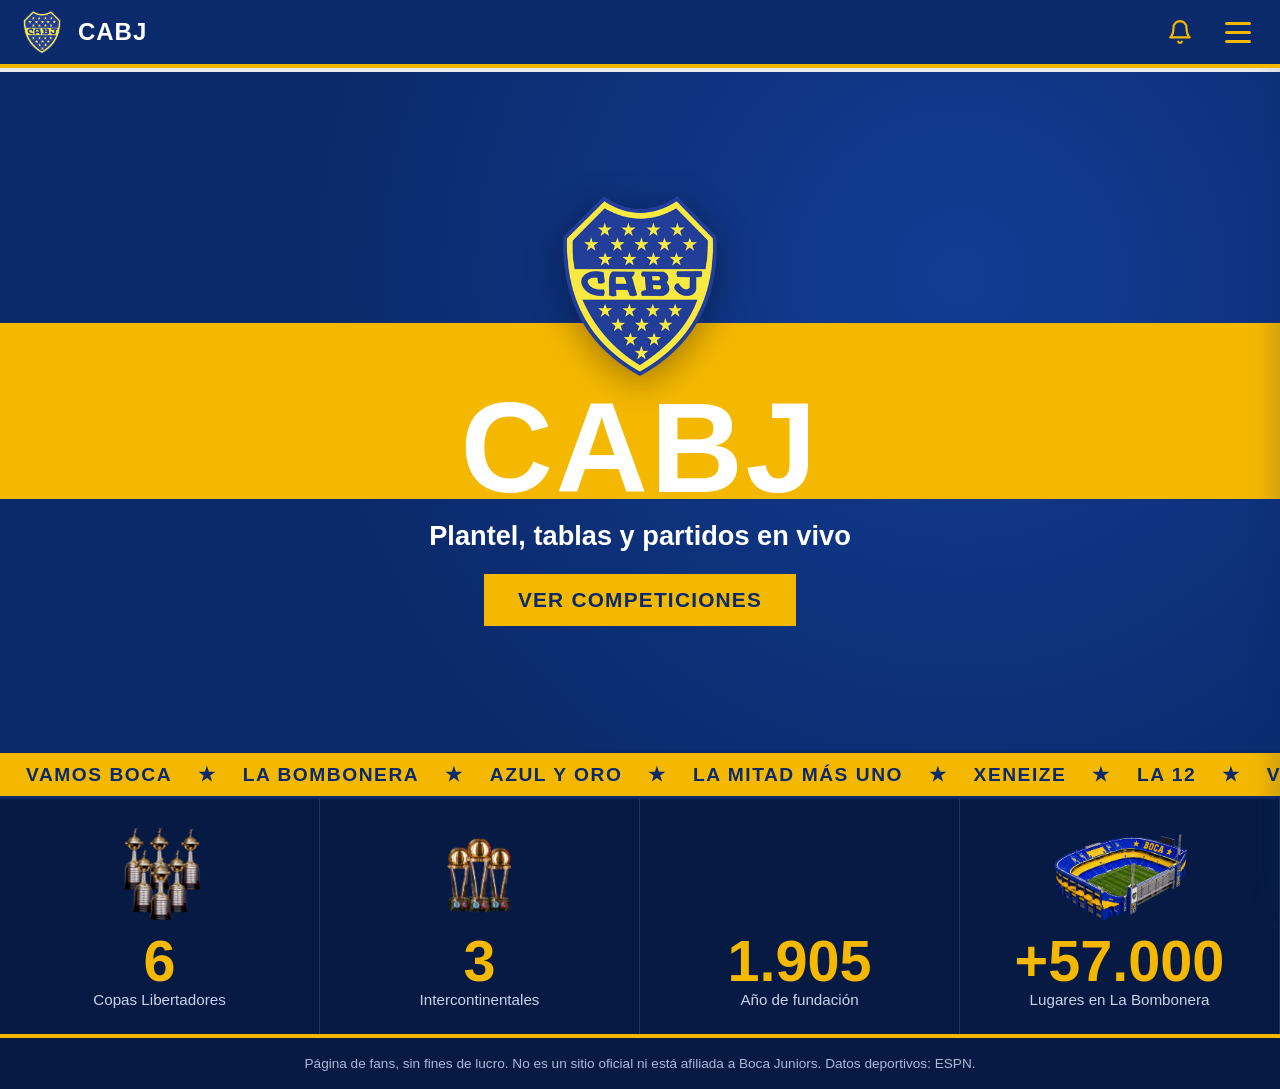
==== commit 55916101: "Add files via upload" ====
--- a/index.html
+++ b/index.html
@@ -139,6 +139,40 @@
 .sub{font:800 1.5rem var(--fuente);margin:28px 0 12px;color:var(--azul)}
 details.zona{margin-top:14px}details.zona summary{cursor:pointer;font-weight:bold;padding:8px 0}
 footer{background:var(--azulosc);color:#aeb9d6;text-align:center;padding:18px;font-size:.85rem;border-top:4px solid var(--oro)}
+
+/* árbol de eliminación (estilo Promiedos) */
+.cuadro2{overflow:auto;background:var(--azulosc);border-top:4px solid var(--oro);padding-bottom:10px}
+.arbol{position:relative}
+.arbol svg{position:absolute;left:0;top:0;pointer-events:none}
+.arbol svg path{fill:none;stroke:#35508f;stroke-width:1.5}
+.rt{position:absolute;top:0;width:250px;text-align:center;font:800 1rem var(--fuente);color:var(--blanco);letter-spacing:.05em;padding-top:14px}
+.nodo{position:absolute;width:250px;background:var(--azul);border-radius:6px;overflow:visible}
+.nodo .lf{padding:7px 10px;height:33px;position:relative}
+.nodo.vivo{outline:2px solid #d6001c}
+.nodo.ph .lf{color:#9fb0d8}
+.nodo.ph .bola{width:16px;height:16px;border-radius:50%;border:2px solid #6f86c4;flex:none}
+.glob{position:absolute;right:34px;top:50%;transform:translateY(-50%);background:var(--azul2);color:var(--blanco);font-size:.7rem;font-weight:bold;padding:2px 8px;border-radius:10px;z-index:2}
+.finalb{position:absolute;right:0;top:-14px;background:var(--oro);color:var(--azul);font:800 .8rem var(--fuente);padding:2px 10px;border-radius:12px;z-index:2;letter-spacing:.05em}
+
+/* campana, aviso, prode */
+#campana{width:44px;height:44px;border:0;background:transparent;color:var(--oro);cursor:pointer;margin-left:auto;display:grid;place-items:center;position:relative}
+#campana + #burger{margin-left:0}
+#campana.on::after{content:"";position:absolute;top:9px;right:9px;width:10px;height:10px;border-radius:50%;background:#2fbf71;border:2px solid var(--azul)}
+#toast{position:fixed;bottom:22px;left:50%;transform:translateX(-50%);background:var(--azulosc);color:#fff;padding:12px 18px;border-left:5px solid var(--oro);z-index:40;max-width:92%;display:none;font-weight:bold;box-shadow:0 8px 24px rgba(0,0,0,.35)}
+.pcard{background:var(--blanco);border-top:4px solid var(--oro);padding:14px 16px;margin-bottom:12px}
+.pcard .cm{font-size:.82rem;color:var(--grisosc);font-weight:bold;margin-bottom:8px}
+.pcard .eqs{display:grid;grid-template-columns:1fr auto 1fr;gap:8px;align-items:center;font-weight:bold}
+.pcard .eqs .l{display:flex;justify-content:flex-end;align-items:center;gap:6px;text-align:right}
+.pcard .eqs .v{display:flex;align-items:center;gap:6px}
+.pcard input[type=number]{width:54px;text-align:center;padding:8px;font:800 1.3rem var(--fuente)}
+.pcard .num{display:flex;gap:6px;align-items:center}
+.pcard button{margin-top:10px;padding:9px 16px;border:0;background:var(--azul);color:var(--blanco);font:800 1rem var(--fuente);letter-spacing:.05em;cursor:pointer}
+.pcard button:hover{background:var(--oro);color:var(--azul)}
+.pcard .ot{margin-top:10px;font-size:.88rem;color:var(--grisosc);line-height:1.6}
+.pcard .pt{display:inline-block;padding:1px 7px;border-radius:3px;font:800 .8rem var(--fuente);background:var(--azul);color:var(--blanco)}
+.pcard .pt.c3{background:var(--oro);color:var(--azul)}.pcard .pt.c0{background:var(--grisosc)}
+.quien{display:flex;justify-content:space-between;align-items:center;gap:10px;margin-bottom:14px;flex-wrap:wrap}
+.quien button{border:2px solid var(--azul);background:var(--blanco);color:var(--azul);font:800 .9rem var(--fuente);padding:4px 12px;cursor:pointer}
 @media (max-width:560px){table{min-width:0}.oc{display:none}.eqw .t{max-width:34vw;overflow:hidden;text-overflow:ellipsis}}
 @media (max-width:520px){.partido{grid-template-columns:62px 1fr 58px 1fr;gap:6px;padding:10px 8px}.marc{font-size:1.15rem}}
 @media (prefers-reduced-motion:reduce){*{animation-duration:.01s!important;animation-delay:0s!important;transition-duration:.01s!important}.cinta div{animation:none}}
@@ -149,6 +183,7 @@
 <header>
   <img id="logoH" class="escudo" alt="Escudo" hidden>
   <h1>CABJ</h1>
+  <button id="campana" aria-label="Avisos de Boca" aria-pressed="false"><svg viewBox="0 0 24 24" width="26" height="26" fill="none" stroke="currentColor" stroke-width="2" stroke-linecap="round" stroke-linejoin="round"><path d="M6 8a6 6 0 0 1 12 0c0 7 3 9 3 9H3s3-2 3-9"/><path d="M10.3 21a1.94 1.94 0 0 0 3.4 0"/></svg></button>
   <button id="burger" aria-label="Abrir menú" aria-expanded="false"><span></span><span></span><span></span></button>
 </header>
 
@@ -156,6 +191,7 @@
   <a href="#" data-sec="inicio" class="active">Inicio</a>
   <a href="#" data-sec="plantel">Plantel</a>
   <a href="#" data-sec="comp">Competiciones</a>
+  <a href="#" data-sec="prode">Prode</a>
   <a href="#" data-sec="idolos">Ídolos</a>
 </nav>
 
@@ -191,10 +227,18 @@
   <section id="comp">
     <div class="bloque">
       <h2>Competiciones</h2>
-      <p>Posiciones y partidos de Boca, actualizados solos cada minuto.</p>
+      <p>Posiciones y partidos de Boca. Durante un partido se actualiza cada 30 segundos.</p>
       <div class="tabs" id="tabs" role="tablist"></div>
       <div class="panel" id="panel"></div>
       <div class="act"><span id="actualizado"></span><button id="reint">Actualizar ahora</button></div>
+    </div>
+  </section>
+
+  <section id="prode">
+    <div class="bloque">
+      <h2>Prode</h2>
+      <p>Pronosticá los partidos de Boca con tus amigos: 3 puntos por el resultado exacto, 1 por acertar quién gana o el empate.</p>
+      <div id="prodeCont"></div>
     </div>
   </section>
 
@@ -207,6 +251,7 @@
   </section>
 </main>
 
+<div id="toast" role="status"></div>
 <footer>Página de fans, sin fines de lucro. No es un sitio oficial ni está afiliada a Boca Juniors. Datos deportivos: ESPN.</footer>
 
 <script>
@@ -238,9 +283,9 @@
   {k:'lpf',  n:'Liga Profesional', slug:'arg.1',                 logo:'lpf-logo',            dias:80,
    zonas:[{hasta:8, t:'Octavos de Final'}]},
   {k:'arg',  n:'Copa Argentina',   slug:'arg.copa',              logo:'copa-argentina-logo', dias:150, eliminacion:true},
-  {k:'lib',  n:'Libertadores',     slug:'conmebol.libertadores', logo:'libertadores-logo',   dias:120,
+  {k:'lib',  n:'Libertadores',     slug:'conmebol.libertadores', logo:'libertadores-logo',   dias:120, desdeKO:'2026-07-15',
    zonas:[{hasta:2, t:'Octavos de Final'}, {hasta:3, t:'Pasa a la Sudamericana'}]},
-  {k:'sud',  n:'Sudamericana',     slug:'conmebol.sudamericana', logo:'sudamericana-logo',   dias:120,
+  {k:'sud',  n:'Sudamericana',     slug:'conmebol.sudamericana', logo:'sudamericana-logo',   dias:120, desdeKO:'2026-07-15',
    zonas:[{hasta:1, t:'Octavos de Final'}, {hasta:2, t:'Play-offs de Octavos'}]},
   {k:'anual',n:'Tabla anual',      slug:'arg.1',                 logo:'lpf-logo', anual:true}
 ];
@@ -312,6 +357,7 @@
   toggle(false); scrollTo(0,0);
   if(id === 'inicio') contar();
   if(id === 'comp') cargar(actual);
+  if(id === 'prode') cargarProde();
 }
 document.querySelectorAll('nav a').forEach(a => a.onclick = e => { e.preventDefault(); ir(a.dataset.sec); });
 document.querySelectorAll('[data-ir]').forEach(b => b.onclick = () => ir(b.dataset.ir));
@@ -330,7 +376,10 @@
 setTimeout(contar, 900);
 
 /* ================= DATOS EN VIVO (ESPN) ================= */
-const API = 'https://site.api.espn.com/apis';
+/* Para ver todo EN VIVO: pegá acá la dirección de tu Worker de Cloudflare (ver instrucciones), por ejemplo
+   'https://cabj.tuusuario.workers.dev'. Si queda vacío, se usan solo los datos guardados por el robot. */
+const PROXY = '';
+const API = (PROXY || 'https://site.api.espn.com') + '/apis';
 const MS = 864e5;
 async function pedir(url){
   const c = new AbortController(), t = setTimeout(() => c.abort(), 15000);
@@ -503,17 +552,20 @@
   });
   return h;
 }
-function htmlAnual(data){
-  const grupos = leerGrupos(data);
-  const ap = grupos.filter(g => /apertura/i.test(g.nombre)), cl = grupos.filter(g => /clausura/i.test(g.nombre));
-  if(!ap.length || !cl.length)
-    return '<p class="nota">ESPN no publica por separado los torneos Apertura y Clausura, así que no puedo calcular la tabla anual desde acá. Podés verla en la web oficial de la Liga Profesional (ligaprofesional.ar).</p>';
+function htmlAnual(ps){
+  const reg = ps.filter(p => p.estado === 'post' && !(p.fase.o >= 0 && p.fase.o < 99));
   const m = {};
-  ap.concat(cl).forEach(g => g.filas.forEach(x => {
-    const t = m[x.id] || (m[x.id] = {id: x.id, equipo: x.equipo, logo: x.logo, pj: 0, g: 0, e: 0, p: 0, gf: 0, gc: 0, pts: 0});
-    ['pj', 'g', 'e', 'p', 'gf', 'gc', 'pts'].forEach(k => t[k] += x[k]);
-  }));
-  return '<p class="nota">Suma de Apertura y Clausura.</p>' + tablaPos(Object.values(m).map(x => ({...x, rank: 0})), {}, {});
+  reg.forEach(p => {
+    const gl = Number(p.loc.score), gv = Number(p.vis.score); if(isNaN(gl) || isNaN(gv)) return;
+    [[p.loc, gl, gv], [p.vis, gv, gl]].forEach(([e, f, c]) => {
+      const t = m[e.id] || (m[e.id] = {id: e.id, equipo: e.nombre, logo: e.logo, pj: 0, g: 0, e: 0, p: 0, gf: 0, gc: 0, pts: 0, rank: 0});
+      t.pj++; t.gf += f; t.gc += c;
+      if(f > c){ t.g++; t.pts += 3; } else if(f === c){ t.e++; t.pts++; } else t.p++;
+    });
+  });
+  const filas = Object.values(m);
+  if(!filas.length) return '<p class="nota">Todavía no hay resultados guardados de la Liga para calcular la tabla.</p>';
+  return tablaPos(filas, formaPorEquipo(reg), {}) + `<p class="nota">Calculada sumando los resultados del año (Apertura y Clausura, sin playoffs): ${reg.length} partidos.</p>`;
 }
 
 /* ---- Partidos de Boca (estilo fixture) ---- */
@@ -541,31 +593,89 @@
   return h;
 }
 
-/* ---- Cuadro de eliminación (fase por fase) ---- */
-function llave(legs){
-  legs.sort((a, b) => a.fecha - b.fecha);
-  const a = legs[0].loc, b = legs[0].vis;
-  const tot = id => legs.reduce((s, p) => { const e = p.loc.id === id ? p.loc : p.vis, n = Number(e.score); return s + (isNaN(n) ? 0 : n); }, 0);
-  const hecho = legs.every(p => p.estado === 'post'), jugado = legs.some(p => p.estado !== 'pre');
-  const ga = tot(a.id), gb = tot(b.id); let ganador = null;
-  if(hecho){
-    if(ga > gb) ganador = a.id; else if(gb > ga) ganador = b.id;
-    else { const u = legs[legs.length - 1], w = [u.loc, u.vis].find(e => e.gana === true); if(w) ganador = w.id; }
+/* ---- Cuadro de eliminación: árbol con conexiones, "Global" y "A confirmar" ---- */
+const CW = 250, CG = 46, CH = 66, CU = 82, CT = 48;
+function armarCruces(ps, c){
+  const ko = ps.filter(p => c.eliminacion ? p.fase.o !== -1
+    : c.desdeKO ? (p.fecha >= new Date(c.desdeKO) && p.fase.o !== -1)
+    : (p.fase.o >= 0 && p.fase.o < 99));
+  const m = new Map();
+  ko.forEach(p => { const k = [p.loc.id, p.vis.id].sort().join('-'); if(!m.has(k)) m.set(k, []); m.get(k).push(p); });
+  const cruces = [...m.values()].map(legs => {
+    legs.sort((a, b) => a.fecha - b.fecha);
+    const a = legs[0].loc, b = legs[0].vis;
+    const tot = id => legs.reduce((s, p) => { const e = p.loc.id === id ? p.loc : p.vis, n = Number(e.score); return s + (isNaN(n) ? 0 : n); }, 0);
+    const hecho = legs.every(p => p.estado === 'post'); let ganador = null;
+    const ga = tot(a.id), gb = tot(b.id);
+    if(hecho){
+      if(ga > gb) ganador = a.id; else if(gb > ga) ganador = b.id;
+      else { const u = legs[legs.length - 1], w = [u.loc, u.vis].find(e => e.gana === true); if(w) ganador = w.id; }
+    }
+    return {legs, a, b, ga, gb, ganador, jugado: legs.some(p => p.estado !== 'pre'), vivo: legs.some(p => p.estado === 'in'),
+      fecha: legs[0].fecha, fase: legs[0].fase, pendiente: legs.find(p => p.estado === 'pre')};
+  }).sort((x, y) => x.fecha - y.fecha);
+  const cnt = {}, ult = {};
+  cruces.forEach(t => {
+    t.d = Math.max(cnt[t.a.id] || 0, cnt[t.b.id] || 0); cnt[t.a.id] = cnt[t.b.id] = t.d + 1;
+    t.feed = []; [t.a, t.b].forEach(e => { const q = ult[e.id]; if(q && !t.feed.includes(q)) t.feed.push(q); ult[e.id] = t; });
+    t.feed.forEach(q => q.sig = t);
+  });
+  return cruces;
+}
+function htmlCuadro(ps, c){
+  const cruces = armarCruces(ps, c);
+  if(!cruces.length) return (c.eliminacion || c.desdeKO) ? '<p class="nota">Todavía no hay partidos de eliminación guardados para esta competición.</p>' : '';
+  const R = []; cruces.forEach(t => (R[t.d] = R[t.d] || []).push(t));
+  for(let i = 0; i < R.length; i++) R[i] = R[i] || [];
+  // cantidad esperada de cruces por ronda, hasta la final
+  const exp = [R[0].length];
+  for(let d = 1; d < R.length; d++) exp[d] = Math.max(R[d].length, Math.ceil(exp[d - 1] / 2));
+  while(exp[exp.length - 1] > 1) exp.push(Math.ceil(exp[exp.length - 1] / 2));
+  // cruces "A confirmar" con los que todavía no avanzaron
+  for(let d = 1; d < exp.length; d++){
+    R[d] = R[d] || [];
+    const huerf = R[d - 1].filter(t => !t.sig).sort((x, y) => x.fecha - y.fecha || 0);
+    let faltan = exp[d] - R[d].length;
+    for(let i = 0; faltan > 0; i += 2, faltan--){
+      const ph = {ph: true, d, feed: huerf.slice(i, i + 2), fecha: new Date(8.64e15)};
+      ph.feed.forEach(q => q.sig = ph); R[d].push(ph);
+    }
   }
-  const fila = (e, g) => `<div class="lf ${ganador === e.id ? 'gan' : ''} ${e.id === BOCA_ID ? 'boca' : ''}">${escudo(e)}<span class="n">${esc(e.nombre)}</span><b>${jugado ? g : ''}</b></div>`;
-  const cuando = legs.find(p => p.estado === 'pre');
-  return `<div class="llave ${legs.some(p => p.estado === 'in') ? 'vivo' : ''}">${fila(a, ga)}${fila(b, gb)}${cuando ? `<small>${cuando.fecha.toLocaleString('es-AR', {weekday:'short', day:'2-digit', month:'2-digit', hour:'2-digit', minute:'2-digit'})}</small>` : ''}</div>`;
-}
-function htmlCuadro(ps, c){
-  const ko = ps.filter(p => p.fase.o >= 0 && p.fase.o < 99), fases = {};
-  if(!ko.length) return c.eliminacion ? '<p class="nota">No pude identificar las fases de la copa en los datos de ESPN, por eso solo se muestran los partidos de Boca.</p>' : '';
-  ko.forEach(p => {
-    const f = fases[p.fase.o] || (fases[p.fase.o] = {t: p.fase.t, lazos: {}}), k = [p.loc.id, p.vis.id].sort().join('-');
-    (f.lazos[k] = f.lazos[k] || []).push(p);
+  // orden vertical de la primera ronda: se recorre desde la final hacia atrás
+  const orden = [], vis = new Set();
+  const bajar = t => { if(vis.has(t)) return; vis.add(t); if(t.d === 0){ orden.push(t); return; }
+    t.feed.slice().sort((x, y) => x.fecha - y.fecha).forEach(bajar); };
+  R[R.length - 1].forEach(bajar);
+  R.forEach(r => r.forEach(t => { if(t.d === 0 && !vis.has(t)){ vis.add(t); orden.push(t); } }));
+  orden.forEach((t, i) => t.y = CT + i * CU);
+  for(let d = 1; d < R.length; d++){
+    let libre = CT;
+    R[d].forEach(t => { const ys = t.feed.map(q => q.y).filter(v => v !== undefined);
+      t.y = ys.length ? ys.reduce((s, v) => s + v, 0) / ys.length : undefined; });
+    R[d].sort((x, y) => (x.y ?? 1e9) - (y.y ?? 1e9)).forEach(t => { if(t.y === undefined) t.y = libre; t.y = Math.max(t.y, libre); libre = t.y + CU; });
+  }
+  const etiqueta = d => {
+    const txt = R[d].filter(t => !t.ph).map(t => t.fase.t); 
+    if(txt.length && txt.every(x => x === txt[0]) && R[d].some(t => !t.ph && t.fase.o >= 0 && t.fase.o < 99)) return txt[0];
+    if(exp[d] === exp[d + 1]) return 'Playoffs';
+    return ({1: 'Final', 2: 'Semifinales', 4: 'Cuartos de final', 8: 'Octavos de final', 16: '16avos de final', 32: '32avos de final', 64: '64avos de final'})[exp[d]] || 'Ronda ' + (d + 1);
+  };
+  const x = d => d * (CW + CG);
+  const alto = Math.max(...R.flat().map(t => t.y)) + CH + 20, ancho = R.length * (CW + CG) - CG;
+  const fila = (e, g, t) => t.ph ? '<div class="lf"><span class="bola"></span><span class="n">A confirmar</span></div>'
+    : `<div class="lf ${t.ganador === e.id ? 'gan' : ''} ${e.id === BOCA_ID ? 'boca' : ''}">${escudo(e)}<span class="n">${esc(e.nombre)}</span><b>${t.jugado ? g : ''}</b></div>`;
+  let lineas = '', cajas = '';
+  R.forEach((r, d) => {
+    cajas += `<div class="rt" style="left:${x(d)}px">${esc(etiqueta(d).toUpperCase())}</div>`;
+    r.forEach(t => {
+      (t.feed || []).forEach(q => { const x1 = x(q.d) + CW, y1 = q.y + CH / 2, x2 = x(d), y2 = t.y + CH / 2, xm = x1 + CG / 2;
+        lineas += `<path d="M${x1} ${y1}H${xm}V${y2}H${x2}"/>`; });
+      const global = !t.ph && t.legs.length > 1 ? '<span class="glob">Global</span>' : '';
+      const fin = d === R.length - 1 && exp[d] === 1 ? '<span class="finalb">FINAL</span>' : '';
+      cajas += `<div class="nodo ${t.ph ? 'ph' : ''} ${t.vivo ? 'vivo' : ''}" style="left:${x(d)}px;top:${t.y}px">${fin}${global}${t.ph ? fila(null, '', t) + fila(null, '', t) : fila(t.a, t.ga, t) + fila(t.b, t.gb, t)}</div>`;
+    });
   });
-  const cols = Object.keys(fases).sort((a, b) => a - b).map(o =>
-    `<div class="fase"><h4>${fases[o].t.toUpperCase()}</h4>${Object.values(fases[o].lazos).map(llave).join('')}</div>`).join('');
-  return `<h3>Cuadro</h3><div class="cuadro">${cols}</div>`;
+  return `<h3>Cuadro</h3><div class="cuadro2"><div class="arbol" style="width:${ancho}px;height:${alto}px"><svg width="${ancho}" height="${alto}">${lineas}</svg>${cajas}</div></div>`;
 }
 
 /* ---- Carga y actualización automática ---- */
@@ -575,17 +685,47 @@
 document.querySelectorAll('#tabs button').forEach(b => b.onclick = () => { actual = COMPS.find(c => c.k === b.dataset.k); cargar(actual); });
 $('reint').onclick = () => cargar(actual);
 
-function armar(c, pos, ps, errores, parcial){
-  if(c.anual) return pos && pos.ok ? htmlAnual(pos.ok) : `<p class="nota">No se pudieron cargar las posiciones (${esc(lindo(pos && pos.err))}). Tocá "Actualizar ahora".</p>`;
+function armar(c, pos, ps, nota){
+  const pie = `<p class="tec">${esc(nota)} · ${ps.length} partidos cargados.</p>`;
+  const cab = t => `<div class="cab"><img data-clogo="${c.logo}" alt="" hidden><div><h2>${c.n}</h2>${t ? `<span>${t}</span>` : ''}</div></div>`;
+  if(c.anual) return cab(new Date().getFullYear()) + htmlAnual(ps) + pie;
   const torneo = pos && pos.ok && c.slug === 'arg.1' ? nombreTorneo(pos.ok) : '';
-  let h = `<div class="cab"><img data-clogo="${c.logo}" alt="" hidden><div><h2>${c.n}</h2>${torneo ? `<span>${torneo}</span>` : ''}</div></div>`;
-  if(!c.eliminacion) h += pos && pos.ok ? htmlPosiciones(pos.ok, ps, c) : `<p class="nota">No se pudieron cargar las posiciones (${esc(lindo(pos && pos.err))}). Tocá "Actualizar ahora".</p>`;
-  if(parcial) return h + '<p class="nota">Cargando partidos…</p>';
-  h += htmlCuadro(ps, c) + htmlPartidos(ps);
-  if(errores.length) h += `<p class="tec">Algunos partidos no se pudieron cargar (${esc(errores.join(', '))}). Tocá "Actualizar ahora" para reintentar.</p>`;
-  return h;
-}
-const enCurso = {};
+  let h = cab(torneo);
+  if(!c.eliminacion) h += pos && pos.ok ? htmlPosiciones(pos.ok, ps, c) : '<p class="nota">Todavía no hay tabla de posiciones para esta competición.</p>';
+  return h + htmlCuadro(ps, c) + htmlPartidos(ps) + pie;
+}
+const enCurso = {}, archivos = {};
+let hayVivo = false, ultimaCarga = 0;
+const hora = d => new Date(d).toLocaleTimeString('es-AR', {hour:'2-digit', minute:'2-digit'});
+/* Datos guardados por el robot de GitHub (carpeta "datos"): mismo sitio, siempre disponibles */
+async function leerArchivo(k){
+  try{
+    const r = await fetch('datos/' + (k === 'anual' ? 'lpf' : k) + '.json?t=' + Date.now(), {cache: 'no-store'});
+    if(!r.ok) return null;
+    const d = await r.json();
+    return d && typeof d === 'object' && d.actualizado ? d : null;
+  }catch(e){ return null; }
+}
+async function pedirRapido(url, ms = 7000){
+  const c = new AbortController(), t = setTimeout(() => c.abort(), ms);
+  try{ const r = await fetch(url, {signal: c.signal}); if(!r.ok) throw new Error('HTTP ' + r.status); return await r.json(); }
+  finally{ clearTimeout(t); }
+}
+/* Partidos de ayer a dentro de 10 días, un pedido por día (pocos y livianos) */
+async function eventosVivos(c, desde, hasta){
+  const hoy = new Date(); hoy.setHours(12, 0, 0, 0);
+  const dias = []; for(let i = desde; i <= hasta; i++) dias.push(new Date(+hoy + i * MS));
+  const crudos = []; let ok = 0, n = 0;
+  await Promise.all(Array.from({length: 4}, async () => {
+    while(n < dias.length){
+      const d = dias[n++];
+      try{ const j = await pedirRapido(`${API}/site/v2/sports/soccer/${c.slug}/scoreboard?dates=${ymd(d)}`); (j.events || []).forEach(e => crudos.push(e)); ok++; }catch(e){}
+    }
+  }));
+  return {partidos: crudos.map(norm).filter(Boolean), ok};
+}
+const fusionar = (base, nuevos) => { const m = new Map(base.map(p => [p.id, p])); nuevos.forEach(p => m.set(p.id, p)); return [...m.values()].sort((a, b) => a.fecha - b.fecha); };
+
 async function cargar(c, silencioso){
   document.querySelectorAll('#tabs button').forEach(b => b.classList.toggle('sel', b.dataset.k === c.k));
   const panel = $('panel');
@@ -594,19 +734,178 @@
   enCurso[c.k] = true;
   const pintar = h => { cache[c.k] = h; if(actual.k === c.k){ panel.innerHTML = h; ponerLogos(panel); } };
   try{
-    const pos = c.eliminacion ? null : await pedirConReintento(`${API}/v2/sports/soccer/${c.slug}/standings`).then(ok => ({ok}), e => ({err: e.message}));
-    if(c.anual){ pintar(armar(c, pos)); }
-    else {
-      if(!cache[c.k] || !silencioso) pintar(armar(c, pos, [], [], true));
-      const ev = await traerEventos(c);
-      pintar(armar(c, pos, ev.partidos, ev.errores, false));
+    if(!silencioso || !archivos[c.k]) archivos[c.k] = (await leerArchivo(c.k)) || archivos[c.k] || null;
+    const a = archivos[c.k];
+    let pos = c.eliminacion ? null : (a && a.posiciones ? {ok: a.posiciones} : null);
+    let ps = a ? (a.eventos || []).map(norm).filter(Boolean).sort((x, y) => x.fecha - y.fecha) : [];
+    let nota = a ? 'Datos guardados de las ' + hora(a.actualizado) : 'Sin datos guardados todavía (falta activar el robot)';
+    if(!silencioso) pintar(armar(c, pos, ps, nota));             // primera pantalla, al instante
+    // Capa en vivo: ESPN directo o a través de tu Worker
+    const [pv, ev] = await Promise.all([
+      c.eliminacion || c.anual ? null : pedirRapido(`${API}/v2/sports/soccer/${c.slug}/standings`).then(ok => ({ok}), () => null),
+      eventosVivos(c, a ? -1 : -30, 10)
+    ]);
+    if(pv) pos = pv;
+    if(ev.ok){ ps = fusionar(ps, ev.partidos); nota = 'En vivo · ' + hora(new Date()); }
+    else if(!PROXY) nota += ' · para verlo en vivo falta conectar el Worker';
+    hayVivo = ps.some(p => p.estado === 'in'); ultimaCarga = Date.now();
+    pintar(armar(c, pos, ps, nota));
+    $('actualizado').innerHTML = esc(nota);
+  }catch(e){
+    if(!cache[c.k]) panel.innerHTML = '<p class="nota">No se pudo cargar. Tocá "Actualizar ahora".</p>';
+  }finally{ enCurso[c.k] = false; }
+}
+setInterval(() => { if(seccion === 'comp' && !document.hidden && (hayVivo || Date.now() - ultimaCarga > 60000)) cargar(actual, true); }, 30000);
+
+/* ================= AVISOS EN PANTALLA ================= */
+let tToast;
+function avisoPantalla(t){ const e = $('toast'); e.textContent = t; e.style.display = 'block'; clearTimeout(tToast); tToast = setTimeout(() => e.style.display = 'none', 5000); }
+
+/* ================= PARTIDOS DE BOCA EN TODAS LAS COMPETICIONES ================= */
+async function partidosBoca(conVivo){
+  const ahora = Date.now();
+  const lotes = await Promise.all(['lpf', 'arg', 'sud', 'lib'].map(k => COMPS.find(c => c.k === k)).map(async c => {
+    const a = await leerArchivo(c.k);
+    let ps = a ? (a.eventos || []).map(norm).filter(Boolean) : [];
+    const mios = x => x.filter(p => p.loc.id === BOCA_ID || p.vis.id === BOCA_ID);
+    if(conVivo && PROXY && mios(ps).some(p => +p.fecha > ahora - 2 * MS && +p.fecha < ahora + 9 * MS)){
+      const ev = await eventosVivos(c, -1, 8); if(ev.ok) ps = fusionar(ps, ev.partidos);
     }
-    $('actualizado').innerHTML = 'Actualizado a las ' + new Date().toLocaleTimeString('es-AR', {hour:'2-digit', minute:'2-digit'});
-  }catch(e){
-    if(!cache[c.k]) panel.innerHTML = '<p class="nota">No se pudo cargar. Revisá tu internet y tocá "Actualizar ahora".</p>';
-  }finally{ enCurso[c.k] = false; }
-}
-setInterval(() => { if(seccion === 'comp' && !document.hidden) cargar(actual, true); }, 60000);
+    return mios(ps).map(p => ({...p, comp: c}));
+  }));
+  return lotes.flat().sort((a, b) => a.fecha - b.fecha);
+}
+
+/* ================= PRODE ================= */
+const SES = 'cabj:prode';
+let sesion = null; try{ sesion = JSON.parse(localStorage.getItem(SES)); }catch(e){}
+async function apiProde(ruta, cuerpo){
+  const r = await fetch(PROXY + '/prode/' + ruta, cuerpo ? {method: 'POST', headers: {'Content-Type': 'application/json'}, body: JSON.stringify(cuerpo)} : {cache: 'no-store'});
+  return r.json();
+}
+const resultado = (a, b) => a > b ? 'L' : a < b ? 'V' : 'E';
+function puntos(pr, p){
+  if(!pr || p.estado !== 'post' || pr.t > +p.fecha) return null;
+  const gl = Number(p.loc.score), gv = Number(p.vis.score); if(isNaN(gl) || isNaN(gv)) return null;
+  return pr.a === gl && pr.b === gv ? 3 : resultado(pr.a, pr.b) === resultado(gl, gv) ? 1 : 0;
+}
+async function cargarProde(){
+  const cont = $('prodeCont');
+  if(!PROXY){ cont.innerHTML = '<div class="caja" style="margin:0"><p>Para jugar el prode hace falta conectar el Worker de Cloudflare (mirá las instrucciones). Cuando esté conectado, esta sección se activa sola.</p></div>'; return; }
+  if(!sesion){
+    cont.innerHTML = `<div class="caja" style="margin:0"><h2>Entrar al prode</h2>
+      <label for="pNombre">Tu nombre</label><input id="pNombre" maxlength="16" autocomplete="off">
+      <label for="pPin">PIN de 4 números</label><input id="pPin" type="tel" inputmode="numeric" maxlength="4" autocomplete="off">
+      <p class="nota">Si el nombre es nuevo se crea con ese PIN. Si ya existe, tenés que usar el mismo PIN.</p>
+      <button class="enviar" id="pEntrar">ENTRAR</button><div id="pMsg" style="margin-top:10px;font-weight:bold;color:#b3261e"></div></div>`;
+    $('pEntrar').onclick = async () => {
+      const nombre = $('pNombre').value.trim(), pin = $('pPin').value.trim();
+      try{
+        const r = await apiProde('entrar', {nombre, pin});
+        if(!r.ok){ $('pMsg').textContent = r.error; return; }
+        sesion = {nombre, pin}; localStorage.setItem(SES, JSON.stringify(sesion)); cargarProde();
+      }catch(e){ $('pMsg').textContent = 'No se pudo conectar con el Worker.'; }
+    };
+    return;
+  }
+  cont.innerHTML = '<p class="nota">Cargando partidos…</p>';
+  let ps, todo;
+  try{ [ps, todo] = await Promise.all([partidosBoca(true), apiProde('todo')]); if(!todo.ok) throw new Error(todo.error); }
+  catch(e){ cont.innerHTML = '<p class="nota">No se pudo cargar el prode (' + esc(e.message) + ').</p>'; return; }
+  const porPartido = {}; todo.pred.forEach(x => (porPartido[x.partido] = porPartido[x.partido] || []).push(x));
+  const ahora = Date.now();
+  const proximos = ps.filter(p => p.estado !== 'post' && +p.fecha < ahora + 14 * MS).slice(0, 4);
+  const jugados = ps.filter(p => p.estado === 'post' && porPartido[p.id]).slice(-5).reverse();
+  // ranking
+  const rank = {};
+  ps.filter(p => p.estado === 'post').forEach(p => (porPartido[p.id] || []).forEach(pr => {
+    const pt = puntos(pr, p); const r = rank[pr.n.toLowerCase()] || (rank[pr.n.toLowerCase()] = {n: pr.n, pts: 0, ex: 0, ac: 0, j: 0});
+    if(pt === null) return; r.pts += pt; r.j++; if(pt === 3) r.ex++; if(pt >= 1) r.ac++;
+  }));
+  todo.pred.forEach(x => rank[x.n.toLowerCase()] || (rank[x.n.toLowerCase()] = {n: x.n, pts: 0, ex: 0, ac: 0, j: 0}));
+  rank[sesion.nombre.toLowerCase()] || (rank[sesion.nombre.toLowerCase()] = {n: sesion.nombre, pts: 0, ex: 0, ac: 0, j: 0});
+  const tabla = Object.values(rank).sort((a, b) => b.pts - a.pts || b.ex - a.ex || a.n.localeCompare(b.n));
+  const tarjeta = p => {
+    const lista = (porPartido[p.id] || []).slice().sort((a, b) => a.n.localeCompare(b.n));
+    const mio = lista.find(x => x.n.toLowerCase() === sesion.nombre.toLowerCase());
+    const cerrado = p.estado !== 'pre' || ahora >= +p.fecha;
+    const cuando = p.fecha.toLocaleString('es-AR', {weekday: 'short', day: '2-digit', month: '2-digit', hour: '2-digit', minute: '2-digit'});
+    let h = `<div class="pcard"><div class="cm">${esc(p.comp.n)} · ${cuando}${p.estado === 'in' ? ' · <span class="vivo-t">EN VIVO</span>' : ''}</div>
+      <div class="eqs"><div class="l">${esc(p.loc.nombre)}${escudo(p.loc)}</div>`;
+    if(p.estado === 'post' || p.estado === 'in') h += `<div class="marc">${p.loc.score ?? '-'} - ${p.vis.score ?? '-'}</div>`;
+    else if(!cerrado) h += `<div class="num"><input type="number" min="0" max="20" id="gl-${p.id}" value="${mio ? mio.a : ''}" aria-label="Goles local"><span>-</span><input type="number" min="0" max="20" id="gv-${p.id}" value="${mio ? mio.b : ''}" aria-label="Goles visitante"></div>`;
+    else h += '<div class="marc">vs</div>';
+    h += `<div class="v">${escudo(p.vis)}${esc(p.vis.nombre)}</div></div>`;
+    if(!cerrado) h += `<button data-g="${p.id}">${mio ? 'ACTUALIZAR PRONÓSTICO' : 'GUARDAR PRONÓSTICO'}</button><div class="ot">${lista.length} amigo(s) ya pronosticaron. Los pronósticos se ven cuando empieza el partido.</div>`;
+    else h += `<div class="ot">${lista.length ? lista.map(x => { const pt = puntos(x, p); return `${esc(x.n)}: <b>${x.a}-${x.b}</b>${x.t > +p.fecha ? ' (tarde)' : ''}${pt !== null ? ` <span class="pt c${pt}">+${pt}</span>` : ''}`; }).join(' · ') : 'Nadie pronosticó este partido.'}</div>`;
+    return h + '</div>';
+  };
+  cont.innerHTML = `<div class="quien"><span>Jugás como <b>${esc(sesion.nombre)}</b></span><button id="pSalir">Salir</button></div>
+    <h3 class="sub">Próximos partidos</h3>${proximos.length ? proximos.map(tarjeta).join('') : '<p class="nota">No hay partidos de Boca programados en los próximos días.</p>'}
+    <h3 class="sub">Tabla del prode</h3><div class="envolver sin"><table style="min-width:0"><thead><tr><th>#</th><th class="eq">Jugador</th><th>PTS</th><th>Exactos</th><th>Aciertos</th><th>Jugados</th></tr></thead><tbody>${
+      tabla.map((r, i) => `<tr class="${r.n.toLowerCase() === sesion.nombre.toLowerCase() ? 'boca' : ''}"><td>${i + 1}</td><td class="eq">${esc(r.n)}</td><td class="pts">${r.pts}</td><td>${r.ex}</td><td>${r.ac}</td><td>${r.j}</td></tr>`).join('')}</tbody></table></div>
+    ${jugados.length ? '<h3 class="sub">Últimos partidos jugados</h3>' + jugados.map(tarjeta).join('') : ''}`;
+  $('pSalir').onclick = () => { localStorage.removeItem(SES); sesion = null; cargarProde(); };
+  cont.querySelectorAll('button[data-g]').forEach(b => b.onclick = async () => {
+    const id = b.dataset.g, p = ps.find(x => x.id === id);
+    const a = $('gl-' + id).value, c = $('gv-' + id).value;
+    if(a === '' || c === ''){ avisoPantalla('Poné los goles de los dos equipos.'); return; }
+    try{
+      const r = await apiProde('pronosticar', {nombre: sesion.nombre, pin: sesion.pin, partido: id, a: Number(a), b: Number(c), ko: +p.fecha});
+      avisoPantalla(r.ok ? 'Pronóstico guardado.' : r.error);
+      if(r.ok) cargarProde();
+    }catch(e){ avisoPantalla('No se pudo guardar. Probá de nuevo.'); }
+  });
+}
+
+/* ================= AVISOS DEL PARTIDO (campana) ================= */
+const AV = 'cabj:avisos';
+let avisosOn = localStorage.getItem(AV) === '1', swReg = null;
+const estadoPrev = {}; let listaBoca = [], listaAt = 0;
+async function registrarSW(){
+  if(!('serviceWorker' in navigator)) return null;
+  try{ swReg = swReg || await navigator.serviceWorker.register('sw.js'); await navigator.serviceWorker.ready; return swReg; }catch(e){ return null; }
+}
+async function avisar(titulo, cuerpo){
+  avisoPantalla(titulo + ': ' + cuerpo);
+  const r = await registrarSW();
+  try{ if(r) await r.showNotification(titulo, {body: cuerpo, vibrate: [200, 100, 200], tag: 'cabj-' + Date.now()}); }catch(e){}
+}
+function pintarCampana(){ $('campana').classList.toggle('on', avisosOn); $('campana').setAttribute('aria-pressed', avisosOn); }
+$('campana').onclick = async () => {
+  if(avisosOn){ avisosOn = false; localStorage.setItem(AV, '0'); pintarCampana(); avisoPantalla('Avisos desactivados.'); return; }
+  if(!PROXY){ avisoPantalla('Para los avisos hace falta conectar el Worker de Cloudflare.'); return; }
+  if(!('Notification' in window)){ avisoPantalla('Este navegador no permite avisos.'); return; }
+  const perm = await Notification.requestPermission();
+  if(perm !== 'granted'){ avisoPantalla('No diste permiso para los avisos.'); return; }
+  avisosOn = true; localStorage.setItem(AV, '1'); pintarCampana();
+  await avisar('Avisos activados', 'Te aviso cuando empiece el partido de Boca, cuando haya goles y al final. Dejá esta página abierta.');
+  vigilar();
+};
+function comparar(p){
+  const b = p.loc.id === BOCA_ID ? p.loc : p.vis, r = b === p.loc ? p.vis : p.loc;
+  const gb = Number(b.score) || 0, gr = Number(r.score) || 0, txt = `${p.loc.nombre} ${Number(p.loc.score) || 0} - ${Number(p.vis.score) || 0} ${p.vis.nombre}`, prev = estadoPrev[p.id];
+  if(prev){
+    if(prev.estado === 'pre' && p.estado === 'in') avisar('Empezó el partido', `${p.loc.nombre} vs ${p.vis.nombre}`);
+    if(p.estado !== 'pre'){ if(gb > prev.gb) avisar('¡GOL DE BOCA!', txt); else if(gr > prev.gr) avisar('Gol de ' + r.nombre, txt); }
+    if(prev.estado !== 'post' && p.estado === 'post') avisar('Final del partido', txt);
+  }
+  estadoPrev[p.id] = {estado: p.estado, gb, gr};
+}
+async function vigilar(){
+  if(!avisosOn || !PROXY) return;
+  try{
+    if(Date.now() - listaAt > 10 * 60000){ listaBoca = await partidosBoca(false); listaAt = Date.now(); }
+    const ahora = Date.now();
+    const cand = listaBoca.filter(p => ahora >= +p.fecha - 40 * 60000 && ahora <= +p.fecha + 4 * 3600000);
+    const grupos = new Map(); cand.forEach(p => grupos.set(p.comp.slug + '|' + ymd(p.fecha), p));
+    for(const [k, p] of grupos){
+      const j = await pedirRapido(`${API}/site/v2/sports/soccer/${p.comp.slug}/scoreboard?dates=${k.split('|')[1]}`);
+      (j.events || []).map(norm).filter(Boolean).filter(x => x.loc.id === BOCA_ID || x.vis.id === BOCA_ID).forEach(comparar);
+    }
+  }catch(e){}
+}
+pintarCampana(); setInterval(vigilar, 30000); if(avisosOn) setTimeout(vigilar, 3000);
 </script>
 </body>
 </html>
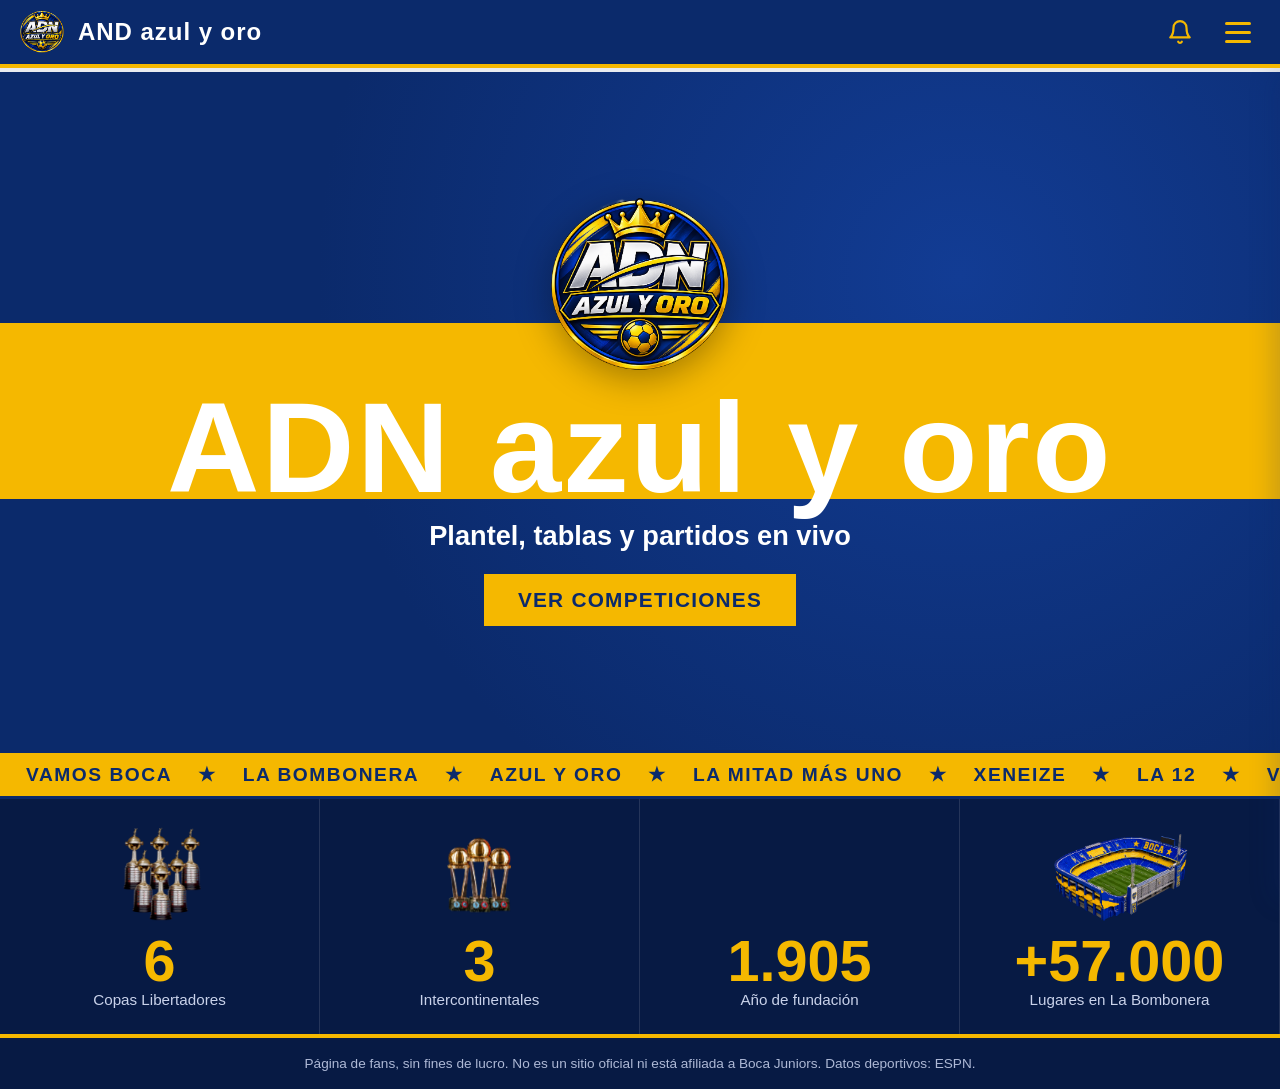
==== commit 48b7ed38: "Add files via upload" ====
--- a/index.html
+++ b/index.html
@@ -3,7 +3,7 @@
 <head>
 <meta charset="utf-8">
 <meta name="viewport" content="width=device-width, initial-scale=1">
-<title>CABJ · Plantel, tablas y partidos</title>
+<title>AND azul y oro · Plantel, tablas y partidos</title>
 <style>
 
 :root{--azul:#0b2a6b;--azul2:#123c94;--azulosc:#071a44;--oro:#f5b800;--gris:#e9ebef;--grisosc:#5b6270;--blanco:#fff;--fuente:"Arial Narrow","Franklin Gothic Medium",Impact,Arial,sans-serif}
@@ -182,7 +182,7 @@
 
 <header>
   <img id="logoH" class="escudo" alt="Escudo" hidden>
-  <h1>CABJ</h1>
+  <h1>AND azul y oro</h1>
   <button id="campana" aria-label="Avisos de Boca" aria-pressed="false"><svg viewBox="0 0 24 24" width="26" height="26" fill="none" stroke="currentColor" stroke-width="2" stroke-linecap="round" stroke-linejoin="round"><path d="M6 8a6 6 0 0 1 12 0c0 7 3 9 3 9H3s3-2 3-9"/><path d="M10.3 21a1.94 1.94 0 0 0 3.4 0"/></svg></button>
   <button id="burger" aria-label="Abrir menú" aria-expanded="false"><span></span><span></span><span></span></button>
 </header>
@@ -202,7 +202,7 @@
       <div class="titulo">
         <img id="logoHero" class="emb" alt="Escudo" hidden>
         <p id="faltaLogo" hidden style="color:var(--oro);margin:0 0 14px">Falta el escudo: subí fotos/escudo.png</p>
-        <h2>CABJ</h2>
+        <h2>ADN azul y oro </h2>
         <p>Plantel, tablas y partidos en vivo</p>
         <button class="cta" data-ir="comp">VER COMPETICIONES</button>
       </div>
@@ -236,8 +236,8 @@
 
   <section id="prode">
     <div class="bloque">
-      <h2>Prode</h2>
-      <p>Pronosticá los partidos de Boca con tus amigos: 3 puntos por el resultado exacto, 1 por acertar quién gana o el empate.</p>
+      <h2>Predicciones</h2>
+      <p>Pronosticá los partidos de Boca: 3 puntos por el resultado exacto, 1 por acertar quién gana o el empate.</p>
       <div id="prodeCont"></div>
     </div>
   </section>
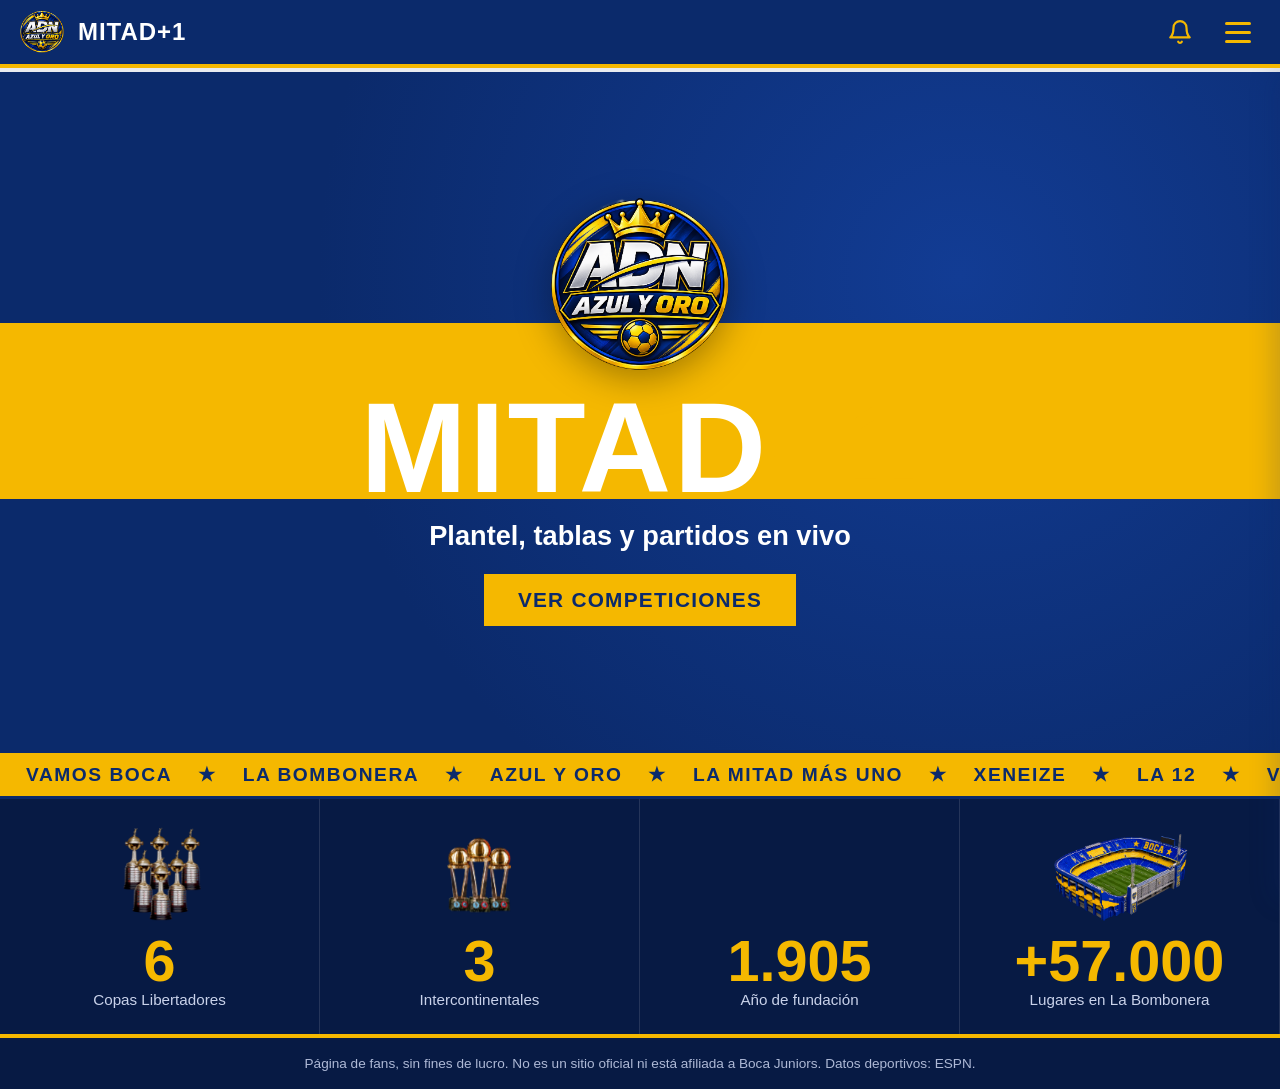
==== commit 31eb624d: "Add files via upload" ====
--- a/index.html
+++ b/index.html
@@ -3,7 +3,7 @@
 <head>
 <meta charset="utf-8">
 <meta name="viewport" content="width=device-width, initial-scale=1">
-<title>AND azul y oro · Plantel, tablas y partidos</title>
+<title>MITAD+1 · Boca en vivo</title>
 <style>
 
 :root{--azul:#0b2a6b;--azul2:#123c94;--azulosc:#071a44;--oro:#f5b800;--gris:#e9ebef;--grisosc:#5b6270;--blanco:#fff;--fuente:"Arial Narrow","Franklin Gothic Medium",Impact,Arial,sans-serif}
@@ -182,7 +182,7 @@
 
 <header>
   <img id="logoH" class="escudo" alt="Escudo" hidden>
-  <h1>AND azul y oro</h1>
+  <h1>MITAD+1</h1>
   <button id="campana" aria-label="Avisos de Boca" aria-pressed="false"><svg viewBox="0 0 24 24" width="26" height="26" fill="none" stroke="currentColor" stroke-width="2" stroke-linecap="round" stroke-linejoin="round"><path d="M6 8a6 6 0 0 1 12 0c0 7 3 9 3 9H3s3-2 3-9"/><path d="M10.3 21a1.94 1.94 0 0 0 3.4 0"/></svg></button>
   <button id="burger" aria-label="Abrir menú" aria-expanded="false"><span></span><span></span><span></span></button>
 </header>
@@ -202,7 +202,7 @@
       <div class="titulo">
         <img id="logoHero" class="emb" alt="Escudo" hidden>
         <p id="faltaLogo" hidden style="color:var(--oro);margin:0 0 14px">Falta el escudo: subí fotos/escudo.png</p>
-        <h2>ADN azul y oro </h2>
+        <h2>MITAD<em>+1</em></h2>
         <p>Plantel, tablas y partidos en vivo</p>
         <button class="cta" data-ir="comp">VER COMPETICIONES</button>
       </div>
@@ -236,8 +236,8 @@
 
   <section id="prode">
     <div class="bloque">
-      <h2>Predicciones</h2>
-      <p>Pronosticá los partidos de Boca: 3 puntos por el resultado exacto, 1 por acertar quién gana o el empate.</p>
+      <h2>Prode</h2>
+      <p>Pronosticá los partidos de Boca con tus amigos: 3 puntos por el resultado exacto, 1 por acertar quién gana o el empate.</p>
       <div id="prodeCont"></div>
     </div>
   </section>
@@ -378,7 +378,7 @@
 /* ================= DATOS EN VIVO (ESPN) ================= */
 /* Para ver todo EN VIVO: pegá acá la dirección de tu Worker de Cloudflare (ver instrucciones), por ejemplo
    'https://cabj.tuusuario.workers.dev'. Si queda vacío, se usan solo los datos guardados por el robot. */
-const PROXY = '';
+const PROXY = 'https://cabj.santillanguerrini.workers.dev';
 const API = (PROXY || 'https://site.api.espn.com') + '/apis';
 const MS = 864e5;
 async function pedir(url){
@@ -552,8 +552,16 @@
   });
   return h;
 }
+const FECHAS_ZONA = 16;   // partidos de la fase de zonas de cada torneo (después vienen los playoffs, que no suman)
 function htmlAnual(ps){
-  const reg = ps.filter(p => p.estado === 'post' && !(p.fase.o >= 0 && p.fase.o < 99));
+  const anio = new Date().getFullYear(), corte = new Date(anio, 6, 1), inicio = new Date(anio, 0, 1);   // 1 de julio separa Apertura y Clausura
+  const cont = {};
+  const reg = ps.filter(p => p.estado === 'post' && p.fecha >= inicio && !(p.fase.o >= 0 && p.fase.o < 99)).sort((a, b) => a.fecha - b.fecha)
+    .filter(p => {
+      const t = p.fecha < corte ? 'A' : 'C', ks = [p.loc.id + t, p.vis.id + t];
+      if(ks.some(k => (cont[k] || 0) >= FECHAS_ZONA)) return false;       // ya jugó todas las fechas de zona: es playoff
+      ks.forEach(k => cont[k] = (cont[k] || 0) + 1); return true;
+    });
   const m = {};
   reg.forEach(p => {
     const gl = Number(p.loc.score), gv = Number(p.vis.score); if(isNaN(gl) || isNaN(gv)) return;
@@ -565,7 +573,7 @@
   });
   const filas = Object.values(m);
   if(!filas.length) return '<p class="nota">Todavía no hay resultados guardados de la Liga para calcular la tabla.</p>';
-  return tablaPos(filas, formaPorEquipo(reg), {}) + `<p class="nota">Calculada sumando los resultados del año (Apertura y Clausura, sin playoffs): ${reg.length} partidos.</p>`;
+  return tablaPos(filas, formaPorEquipo(reg), {}) + `<p class="nota">Suma de la fase de zonas de Apertura y Clausura (hasta ${FECHAS_ZONA} partidos por torneo, sin playoffs). ${reg.length} partidos contados.</p>`;
 }
 
 /* ---- Partidos de Boca (estilo fixture) ---- */
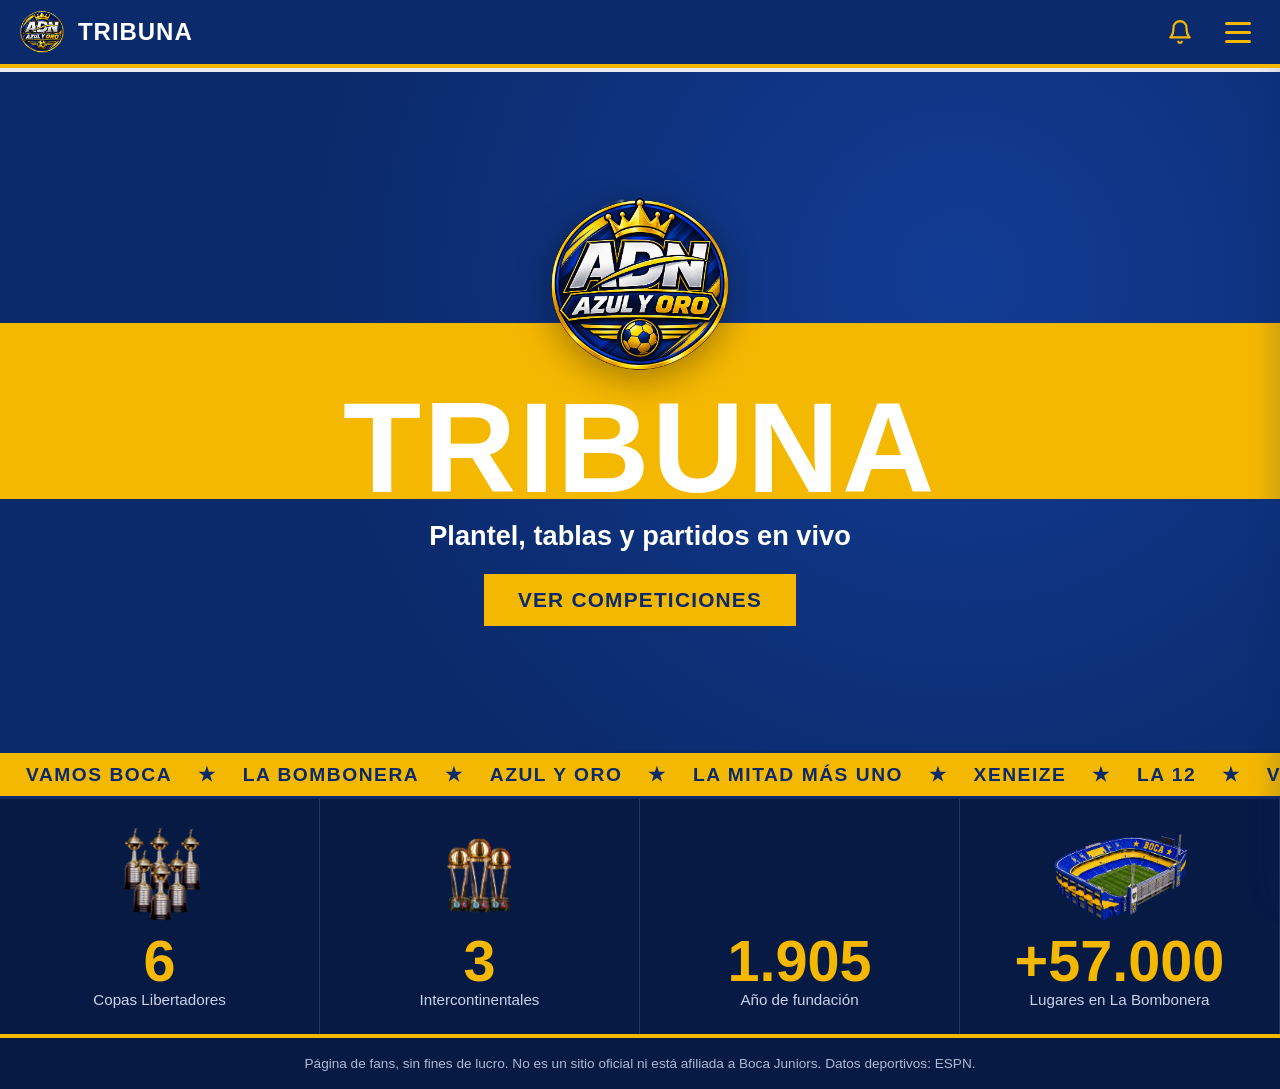
==== commit bd4ddb86: "Add files via upload" ====
--- a/index.html
+++ b/index.html
@@ -3,7 +3,7 @@
 <head>
 <meta charset="utf-8">
 <meta name="viewport" content="width=device-width, initial-scale=1">
-<title>MITAD+1 · Boca en vivo</title>
+<title>TRIBUNA · Boca en vivo</title>
 <style>
 
 :root{--azul:#0b2a6b;--azul2:#123c94;--azulosc:#071a44;--oro:#f5b800;--gris:#e9ebef;--grisosc:#5b6270;--blanco:#fff;--fuente:"Arial Narrow","Franklin Gothic Medium",Impact,Arial,sans-serif}
@@ -140,6 +140,13 @@
 details.zona{margin-top:14px}details.zona summary{cursor:pointer;font-weight:bold;padding:8px 0}
 footer{background:var(--azulosc);color:#aeb9d6;text-align:center;padding:18px;font-size:.85rem;border-top:4px solid var(--oro)}
 
+
+.campeon{position:relative;overflow:hidden;background:linear-gradient(120deg,#f5b800,#ffd84d 50%,#f5b800);color:var(--azul);padding:18px 20px;margin-bottom:16px;border-radius:4px;display:flex;align-items:center;gap:16px;box-shadow:0 10px 28px rgba(245,184,0,.35)}
+.campeon svg{flex:none;width:56px;height:56px}
+.campeon b{display:block;font:800 clamp(1.5rem,6.2vw,2.5rem)/1 var(--fuente);letter-spacing:.04em}
+.campeon span{display:block;margin-top:6px;font-weight:bold}
+.campeon::after{content:"";position:absolute;top:0;bottom:0;width:60px;background:linear-gradient(100deg,transparent,rgba(255,255,255,.6),transparent);transform:skewX(-20deg);animation:brillo 3.2s 1s infinite}
+@keyframes brillo{from{left:-100px}to{left:110%}}
 /* árbol de eliminación (estilo Promiedos) */
 .cuadro2{overflow:auto;background:var(--azulosc);border-top:4px solid var(--oro);padding-bottom:10px}
 .arbol{position:relative}
@@ -182,7 +189,7 @@
 
 <header>
   <img id="logoH" class="escudo" alt="Escudo" hidden>
-  <h1>MITAD+1</h1>
+  <h1>TRIBUNA</h1>
   <button id="campana" aria-label="Avisos de Boca" aria-pressed="false"><svg viewBox="0 0 24 24" width="26" height="26" fill="none" stroke="currentColor" stroke-width="2" stroke-linecap="round" stroke-linejoin="round"><path d="M6 8a6 6 0 0 1 12 0c0 7 3 9 3 9H3s3-2 3-9"/><path d="M10.3 21a1.94 1.94 0 0 0 3.4 0"/></svg></button>
   <button id="burger" aria-label="Abrir menú" aria-expanded="false"><span></span><span></span><span></span></button>
 </header>
@@ -202,7 +209,7 @@
       <div class="titulo">
         <img id="logoHero" class="emb" alt="Escudo" hidden>
         <p id="faltaLogo" hidden style="color:var(--oro);margin:0 0 14px">Falta el escudo: subí fotos/escudo.png</p>
-        <h2>MITAD<em>+1</em></h2>
+        <h2>TRIBUNA</h2>
         <p>Plantel, tablas y partidos en vivo</p>
         <button class="cta" data-ir="comp">VER COMPETICIONES</button>
       </div>
@@ -527,11 +534,11 @@
     const ult = (forma[x.id] || []).slice(-5).map(r => `<i class="${r}">${r}</i>`).join('') || '-';
     return `<tr class="${x.id === BOCA_ID ? 'boca' : ''}"><td class="pos ${z ? 'z' + Math.min(z.z, 2) : ''}">${i + 1}</td>
       <td class="eq"><span class="eqw">${escudo(x)}<span class="t">${esc(x.equipo)}</span></span></td><td class="pts">${x.pts}</td><td>${x.pj}</td><td class="oc">${x.gf}:${x.gc}</td><td>${x.gf - x.gc > 0 ? '+' : ''}${x.gf - x.gc}</td>
-      <td class="oc">${x.g}</td><td class="oc">${x.e}</td><td class="oc">${x.p}</td><td><span class="forma">${ult}</span></td></tr>`;
+      <td class="oc">${x.g}</td><td class="oc">${x.e}</td><td class="oc">${x.p}</td>${c.sinForma ? '' : `<td><span class="forma">${ult}</span></td>`}</tr>`;
   }).join('');
   const leyenda = usadas.size ? `<div class="leyenda">${[...usadas].sort((a, b) => a[0] - b[0]).map(([z, t]) =>
     `<span><b style="background:var(${['--azul2', '--oro', '--grisosc'][Math.min(z, 2)]})"></b>${esc(t)}</span>`).join('')}</div>` : '';
-  return `<div class="envolver sin"><table><thead><tr><th>#</th><th class="eq">Equipo</th><th>PTS</th><th>J</th><th class="oc">Gol</th><th>+/-</th><th class="oc">G</th><th class="oc">E</th><th class="oc">P</th><th>Últimas</th></tr></thead><tbody>${filasHtml}</tbody></table></div>${leyenda}`;
+  return `<div class="envolver sin"><table><thead><tr><th>#</th><th class="eq">Equipo</th><th>PTS</th><th>J</th><th class="oc">Gol</th><th>+/-</th><th class="oc">G</th><th class="oc">E</th><th class="oc">P</th>${c.sinForma ? '' : '<th>Últimas</th>'}</tr></thead><tbody>${filasHtml}</tbody></table></div>${leyenda}`;
 }
 function nombreTorneo(data){
   const m = JSON.stringify([data.name, data.abbreviation, (data.seasons || []).map(s => s.displayName || s.name), (data.children || []).map(g => g.name)]).match(/apertura|clausura/i);
@@ -552,28 +559,32 @@
   });
   return h;
 }
-const FECHAS_ZONA = 16;   // partidos de la fase de zonas de cada torneo (después vienen los playoffs, que no suman)
-function htmlAnual(ps){
-  const anio = new Date().getFullYear(), corte = new Date(anio, 6, 1), inicio = new Date(anio, 0, 1);   // 1 de julio separa Apertura y Clausura
-  const cont = {};
-  const reg = ps.filter(p => p.estado === 'post' && p.fecha >= inicio && !(p.fase.o >= 0 && p.fase.o < 99)).sort((a, b) => a.fecha - b.fecha)
-    .filter(p => {
-      const t = p.fecha < corte ? 'A' : 'C', ks = [p.loc.id + t, p.vis.id + t];
-      if(ks.some(k => (cont[k] || 0) >= FECHAS_ZONA)) return false;       // ya jugó todas las fechas de zona: es playoff
-      ks.forEach(k => cont[k] = (cont[k] || 0) + 1); return true;
-    });
-  const m = {};
-  reg.forEach(p => {
-    const gl = Number(p.loc.score), gv = Number(p.vis.score); if(isNaN(gl) || isNaN(gv)) return;
-    [[p.loc, gl, gv], [p.vis, gv, gl]].forEach(([e, f, c]) => {
-      const t = m[e.id] || (m[e.id] = {id: e.id, equipo: e.nombre, logo: e.logo, pj: 0, g: 0, e: 0, p: 0, gf: 0, gc: 0, pts: 0, rank: 0});
-      t.pj++; t.gf += f; t.gc += c;
-      if(f > c){ t.g++; t.pts += 3; } else if(f === c){ t.e++; t.pts++; } else t.p++;
-    });
-  });
-  const filas = Object.values(m);
-  if(!filas.length) return '<p class="nota">Todavía no hay resultados guardados de la Liga para calcular la tabla.</p>';
-  return tablaPos(filas, formaPorEquipo(reg), {}) + `<p class="nota">Suma de la fase de zonas de Apertura y Clausura (hasta ${FECHAS_ZONA} partidos por torneo, sin playoffs). ${reg.length} partidos contados.</p>`;
+/* Tabla anual 2026 copiada de futbolargentino.com y actualizada con los resultados confirmados del sábado 7/11
+   (Boca 1-0 Defensa, Rosario Central 2-0 Estudiantes RC). Orden de cada fila: equipo, pts, PJ, G, E, P, GF, GC. */
+const TABLA_ANUAL = {
+  fecha: '7/11/2026',
+  campeon: 'Boca Juniors',
+  filas: [
+    ['Boca Juniors', 63, 32, 17, 12, 3, 46, 23], ['Rosario Central', 62, 32, 18, 8, 6, 46, 28], ['Argentinos Juniors', 60, 31, 17, 9, 5, 37, 25],
+    ['Gimnasia (LP)', 57, 32, 17, 6, 9, 44, 39], ['Vélez Sarsfield', 56, 32, 14, 14, 4, 43, 29], ['Independiente Rivadavia', 56, 31, 16, 8, 7, 49, 38],
+    ['River Plate', 55, 32, 17, 4, 11, 43, 26], ['Instituto', 54, 31, 16, 6, 9, 41, 30], ['Lanús', 49, 31, 13, 10, 8, 36, 26],
+    ['Belgrano', 49, 32, 13, 10, 9, 34, 28], ['Barracas Central', 47, 32, 12, 11, 9, 32, 28], ['Independiente', 47, 32, 12, 11, 9, 39, 36],
+    ['Defensa y Justicia', 47, 32, 12, 11, 9, 39, 36], ['Estudiantes (LP)', 46, 31, 13, 7, 11, 39, 28], ['Unión', 42, 32, 11, 9, 12, 48, 44],
+    ['Huracán', 41, 31, 10, 11, 10, 29, 29], ['San Lorenzo', 41, 32, 10, 11, 11, 23, 30], ['Gimnasia (M)', 40, 31, 11, 7, 13, 31, 38],
+    ['Sarmiento', 40, 32, 12, 4, 16, 36, 44], ['Tigre', 39, 32, 9, 12, 11, 34, 31], ['Talleres', 38, 31, 10, 8, 13, 33, 35],
+    ['Newell\'s', 37, 31, 8, 13, 10, 29, 38], ['Racing', 36, 32, 9, 9, 14, 33, 39], ['Platense', 36, 32, 8, 12, 12, 28, 35],
+    ['Banfield', 33, 32, 8, 9, 15, 35, 44], ['Atl. Tucumán', 32, 32, 7, 11, 14, 31, 37], ['Central Córdoba', 26, 31, 6, 8, 17, 22, 46],
+    ['Riestra', 23, 32, 3, 14, 15, 16, 31], ['Aldosivi', 19, 32, 3, 10, 19, 22, 45], ['Estudiantes (RC)', 14, 32, 3, 5, 24, 15, 47]
+  ]
+};
+function htmlAnual(){
+  const filas = TABLA_ANUAL.filas.map(([equipo, pts, pj, g, e, p, gf, gc]) =>
+    ({id: equipo === 'Boca Juniors' ? BOCA_ID : equipo, equipo, logo: null, nota: null, pj, g, e, p, gf, gc, pts, rank: 0}));
+  const banner = TABLA_ANUAL.campeon === 'Boca Juniors' && filas[0].id === BOCA_ID ? `<div class="campeon">
+    <svg viewBox="0 0 24 24" fill="#0b2a6b" aria-hidden="true"><path d="M7 3h10v2h3v3c0 2.2-1.8 4-4 4h-.3A5 5 0 0 1 13 14.9V17h3v2H8v-2h3v-2.9A5 5 0 0 1 8.3 12H8c-2.2 0-4-1.8-4-4V5h3V3zM6 7v1c0 1.1.9 2 2 2V7H6zm12 0h-2v3c1.1 0 2-.9 2-2V7z"/></svg>
+    <div><b>BOCA · CAMPEÓN DE LIGA 2026</b><span>Primero en la tabla anual con ${filas[0].pts} puntos</span></div></div>` : '';
+  const conf = {sinForma: true, zonas: [{hasta: 3, t: 'Copa Libertadores 2027 (a priori)'}, {hasta: 8, t: 'Copa Sudamericana 2027 (a priori)'}]};
+  return banner + tablaPos(filas, {}, conf) + `<p class="nota">Tabla copiada el ${TABLA_ANUAL.fecha} de futbolargentino.com y actualizada con los resultados confirmados de Boca, Rosario Central, Defensa y Estudiantes (RC). Faltan cargar 5 partidos de la última fecha, así que los equipos con 31 partidos jugados pueden cambiar de puesto. Boca ya es el campeón. Último puesto: descenso.</p>`;
 }
 
 /* ---- Partidos de Boca (estilo fixture) ---- */
@@ -696,7 +707,7 @@
 function armar(c, pos, ps, nota){
   const pie = `<p class="tec">${esc(nota)} · ${ps.length} partidos cargados.</p>`;
   const cab = t => `<div class="cab"><img data-clogo="${c.logo}" alt="" hidden><div><h2>${c.n}</h2>${t ? `<span>${t}</span>` : ''}</div></div>`;
-  if(c.anual) return cab(new Date().getFullYear()) + htmlAnual(ps) + pie;
+  if(c.anual) return cab(new Date().getFullYear()) + htmlAnual();
   const torneo = pos && pos.ok && c.slug === 'arg.1' ? nombreTorneo(pos.ok) : '';
   let h = cab(torneo);
   if(!c.eliminacion) h += pos && pos.ok ? htmlPosiciones(pos.ok, ps, c) : '<p class="nota">Todavía no hay tabla de posiciones para esta competición.</p>';
@@ -742,6 +753,7 @@
   enCurso[c.k] = true;
   const pintar = h => { cache[c.k] = h; if(actual.k === c.k){ panel.innerHTML = h; ponerLogos(panel); } };
   try{
+    if(c.anual){ pintar(armar(c, null, [], '')); $('actualizado').textContent = 'Tabla copiada el ' + TABLA_ANUAL.fecha; return; }
     if(!silencioso || !archivos[c.k]) archivos[c.k] = (await leerArchivo(c.k)) || archivos[c.k] || null;
     const a = archivos[c.k];
     let pos = c.eliminacion ? null : (a && a.posiciones ? {ok: a.posiciones} : null);
